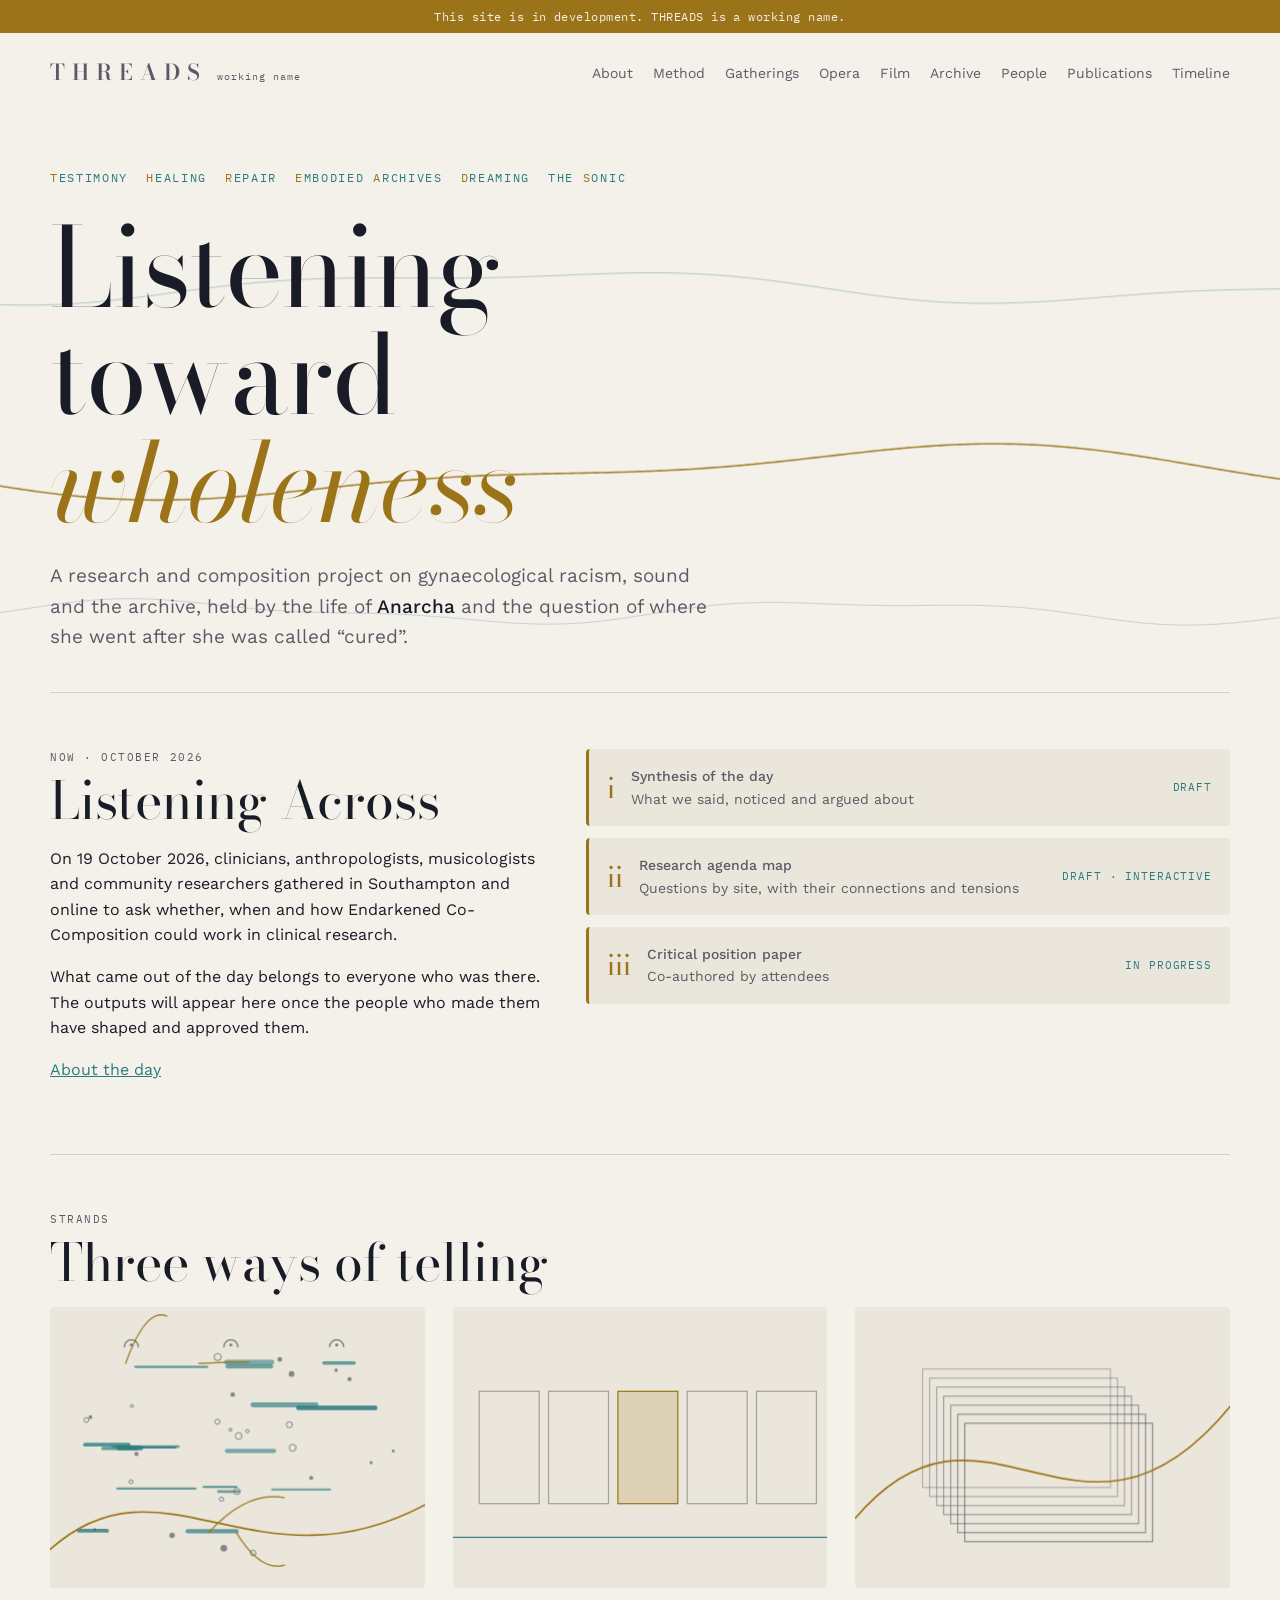
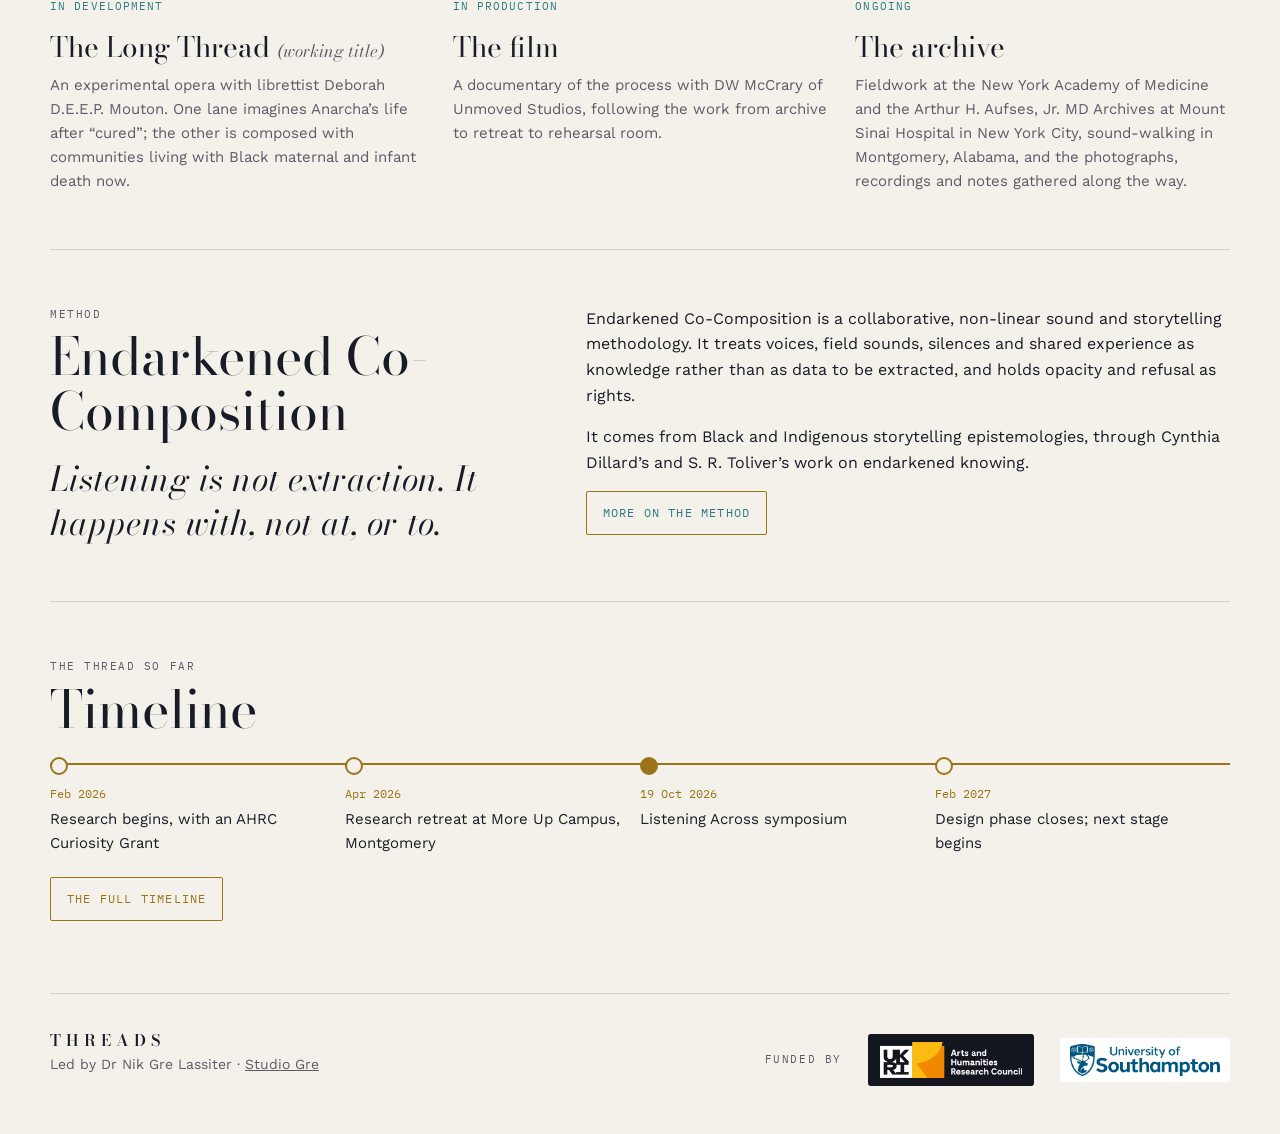
==== index.html @ 46a250d4 "Name the Arthur H. Aufses, Jr. MD Archives at Mount Sinai Hospital Co-Authored-By: Claude Opus 5.5 <" ====
<!doctype html>
<html lang="en-GB">
<head>
<meta charset="utf-8">
<meta name="viewport" content="width=device-width, initial-scale=1, viewport-fit=cover">
<title>THREADS · Testimony, Healing, Repair, Embodied Archives, Dreaming, the Sonic</title>
<meta name="description" content="A research and composition project on gynaecological racism, sound and the archive, held by the life of Anarcha.">
<meta property="og:title" content="THREADS · Testimony, Healing, Repair, Embodied Archives, Dreaming, the Sonic">
<meta property="og:description" content="A research and composition project on gynaecological racism, sound and the archive, held by the life of Anarcha.">
<link rel="icon" href="data:image/svg+xml,%3Csvg xmlns='http://www.w3.org/2000/svg' viewBox='0 0 32 32'%3E%3Crect width='32' height='32' rx='6' fill='%2313151f'/%3E%3Cpath d='M3 19 C 10 8, 16 26, 29 13' stroke='%23d8b25a' stroke-width='2.6' fill='none' stroke-linecap='round'/%3E%3C/svg%3E">
<link rel="preconnect" href="https://fonts.googleapis.com">
<link rel="stylesheet" href="https://fonts.googleapis.com/css2?family=Bodoni+Moda:ital,opsz,wght@0,6..96,400;0,6..96,600;1,6..96,400&family=Work+Sans:wght@400;500;600&family=IBM+Plex+Mono:wght@400&display=swap">
<link rel="stylesheet" href="assets/site.css">
</head>
<body>
<div id="site-header"><noscript><p class="gutter"><a href="./">THREADS home</a></p></noscript></div>
<header class="hero gutter">
  <canvas id="heroThread" aria-hidden="true"></canvas>
  <div class="inner">
    <div class="acrostic" aria-label="Testimony, Healing, Repair, Embodied Archives, Dreaming, the Sonic">
      <span><b>T</b>estimony</span><span><b>H</b>ealing</span><span><b>R</b>epair</span><span><b>E</b>mbodied <b>A</b>rchives</span><span><b>D</b>reaming</span><span>the <b>S</b>onic</span>
    </div>
    <h1>Listening toward <em>wholeness</em></h1>
    <p class="lede">A research and composition project on gynaecological racism, sound and the archive, held by the life of <strong>Anarcha</strong> and the question of where she went after she was called “cured”.</p>
  </div>
</header>
<main class="gutter"><div class="inner">

  <section id="now" aria-labelledby="now-h">
    <div class="two">
      <div>
        <div class="label">Now · October 2026</div>
        <h2 id="now-h">Listening Across</h2>
        <div class="prose">
          <p>On 19 October 2026, clinicians, anthropologists, musicologists and community researchers gathered in Southampton and online to ask whether, when and how Endarkened Co-Composition could work in clinical research.</p>
          <p>What came out of the day belongs to everyone who was there. The outputs will appear here once the people who made them have shaped and approved them.</p>
          <p><a href="listening-across.html">About the day</a></p>
        </div>
      </div>
      <div class="outputs">
        <a class="out" href="listening-across-synthesis.html"><span class="n">i</span><span><b>Synthesis of the day</b><span>What we said, noticed and argued about</span></span><i>Draft</i></a>
        <a class="out" href="agenda-map/index.html"><span class="n">ii</span><span><b>Research agenda map</b><span>Questions by site, with their connections and tensions</span></span><i>Draft · Interactive</i></a>
        <div class="out"><span class="n">iii</span><span><b>Critical position paper</b><span>Co-authored by attendees</span></span><i>In progress</i></div>
      </div>
    </div>
  </section>

  <section id="strands" aria-labelledby="strands-h">
    <div class="label">Strands</div>
    <h2 id="strands-h">Three ways of telling</h2>
    <div class="strands">
      <a class="strand" href="opera.html">
        <div class="plate"><canvas data-plate="voice" aria-hidden="true"></canvas></div>
        <span class="status">In development</span>
        <h3>The Long Thread <em>(working title)</em></h3>
        <p>An experimental opera with librettist Deborah D.E.E.P. Mouton. One lane imagines Anarcha’s life after “cured”; the other is composed with communities living with Black maternal and infant death now.</p>
      </a>
      <a class="strand" href="film.html">
        <div class="plate"><canvas data-plate="film" aria-hidden="true"></canvas></div>
        <span class="status">In production</span>
        <h3>The film</h3>
        <p>A documentary of the process with DW McCrary of Unmoved Studios, following the work from archive to retreat to rehearsal room.</p>
      </a>
      <a class="strand" href="archive.html">
        <div class="plate"><canvas data-plate="archive" aria-hidden="true"></canvas></div>
        <span class="status">Ongoing</span>
        <h3>The archive</h3>
        <p>Fieldwork at the New York Academy of Medicine and the Arthur H. Aufses, Jr. MD Archives at Mount Sinai Hospital in New York City, sound-walking in Montgomery, Alabama, and the photographs, recordings and notes gathered along the way.</p>
      </a>
    </div>
  </section>

  <section id="method" aria-labelledby="method-h">
    <div class="two">
      <div>
        <div class="label">Method</div>
        <h2 id="method-h">Endarkened Co-Composition</h2>
        <p class="pull">Listening is not extraction. It happens with, not at, or to.</p>
      </div>
      <div class="prose">
        <p>Endarkened Co-Composition is a collaborative, non-linear sound and storytelling methodology. It treats voices, field sounds, silences and shared experience as knowledge rather than as data to be extracted, and holds opacity and refusal as rights.</p>
        <p>It comes from Black and Indigenous storytelling epistemologies, through Cynthia Dillard’s and S. R. Toliver’s work on endarkened knowing.</p>
        <a class="btn" href="method.html">More on the method</a>
      </div>
    </div>
  </section>

  <section id="thread" aria-labelledby="thread-h">
    <div class="label">The thread so far</div>
    <h2 id="thread-h">Timeline</h2>
    <div data-list="timeline" data-home data-empty="The timeline is being written."></div>
    <p style="margin-top:22px"><a class="btn" href="timeline.html">The full timeline</a></p>
  </section>

</div></main>

<div id="site-footer"></div>
<script src="assets/site.js"></script>
</body>
</html>
---- assets/site.css ----
/* THREAD · shared styles
   Layout: one long gold thread runs through the site, stitching each section to the next.
   Night ground, haint-blue light; light theme follows the visitor's device. */
:root{
  --bg:#13151f; --bg-2:#1a1d2b; --fg:#efe9dc; --muted:#a29fae; --line:#2f3346;
  --gold:#d8b25a; --haint:#9fd3d0; --ink:#13151f;
  --display:"Bodoni Moda", "Didot", "Bodoni 72", Georgia, serif;
  --body:"Work Sans", "Helvetica Neue", Arial, sans-serif;
  --mono:"IBM Plex Mono", ui-monospace, Menlo, monospace;
  color-scheme:dark;
}
@media (prefers-color-scheme: light){ :root:not([data-theme="dark"]){
  --bg:#f4f1ea; --bg-2:#ebe6db; --fg:#191b26; --muted:#5d5a66; --line:#d6d0c2; --gold:#9b7419; --haint:#2b7b80; --ink:#f4f1ea; color-scheme:light } }
:root[data-theme="light"]{
  --bg:#f4f1ea; --bg-2:#ebe6db; --fg:#191b26; --muted:#5d5a66; --line:#d6d0c2; --gold:#9b7419; --haint:#2b7b80; --ink:#f4f1ea; color-scheme:light }

*{box-sizing:border-box}
html,body{margin:0}
body{background:var(--bg);color:var(--fg);font-family:var(--body);font-size:16px;line-height:1.6}
a{color:inherit}
a:focus-visible,button:focus-visible{outline:2px solid var(--haint);outline-offset:3px}
img{max-width:100%;height:auto;display:block}
.gutter{padding-left:max(20px, env(safe-area-inset-left, 0px));padding-right:max(20px, env(safe-area-inset-right, 0px))}
.inner{max-width:1180px;margin:0 auto}
.prose{max-width:68ch}
.prose p{margin:0 0 16px}
.prose h3{font-family:var(--display);font-weight:400;font-size:26px;margin:28px 0 8px}
.prose ul{padding-left:20px;margin:0 0 16px} .prose li{margin:4px 0}
.prose a{color:var(--haint)}

.notice{font-family:var(--mono);font-size:12px;letter-spacing:.04em;background:var(--gold);color:var(--ink);text-align:center;padding-block:7px}

/* header */
.site-nav{display:flex;justify-content:space-between;align-items:center;gap:16px;padding-block:22px;flex-wrap:wrap}
.mark{font-family:var(--display);font-size:22px;letter-spacing:.32em;font-weight:600;text-decoration:none}
.mark small{font-family:var(--mono);font-size:10px;letter-spacing:.1em;color:var(--muted);margin-left:10px;font-weight:400}
.site-nav ul{list-style:none;display:flex;flex-wrap:wrap;gap:6px 20px;margin:0;padding:0;font-size:14px}
.site-nav a{text-decoration:none;color:var(--muted)}
.site-nav a:hover,.site-nav a[aria-current="page"]{color:var(--fg)}
.site-nav a[aria-current="page"]{border-bottom:1px solid var(--gold)}
.menu-btn{display:none;font-family:var(--mono);font-size:12px;letter-spacing:.1em;text-transform:uppercase;background:none;border:1px solid var(--line);color:var(--fg);padding:8px 12px;border-radius:2px;cursor:pointer}
@media (max-width:760px){
  .menu-btn{display:inline-block}
  .site-nav ul{display:none;width:100%;flex-direction:column;gap:2px;padding-top:8px}
  .site-nav ul.open{display:flex}
  .site-nav ul a{display:block;padding:8px 0;font-size:16px}
}

/* page hero */
.hero{position:relative;padding-block:56px 40px}
.hero canvas{position:absolute;inset:0;width:100%;height:100%;pointer-events:none}
.hero .inner{position:relative}
.acrostic{font-family:var(--mono);font-size:12px;letter-spacing:.14em;text-transform:uppercase;color:var(--haint);display:flex;flex-wrap:wrap;gap:4px 18px;margin-bottom:26px}
.acrostic b{color:var(--gold);font-weight:400}
h1{font-family:var(--display);font-weight:400;font-size:clamp(46px,8.6vw,118px);line-height:.98;margin:0;letter-spacing:-.01em;text-wrap:balance;max-width:12ch}
h1.page{font-size:clamp(40px,6.4vw,84px);max-width:16ch}
h1 em{color:var(--gold)}
.lede{max-width:56ch;font-size:19px;color:var(--muted);margin:24px 0 0}
.lede strong{color:var(--fg);font-weight:500}

.label{font-family:var(--mono);font-size:11px;letter-spacing:.14em;text-transform:uppercase;color:var(--muted)}
h2{font-family:var(--display);font-weight:400;font-size:clamp(32px,4.4vw,52px);line-height:1.05;margin:6px 0 18px;text-wrap:balance}
section{padding-block:56px;border-top:1px solid var(--line);position:relative}
.two{display:grid;grid-template-columns:minmax(0,1fr) minmax(0,1.3fr);gap:40px;align-items:start}
@media (max-width:820px){.two{grid-template-columns:minmax(0,1fr)}}

/* outputs */
.outputs{display:grid;gap:12px}
.out{display:grid;grid-template-columns:auto 1fr auto;gap:16px;align-items:center;padding:16px 18px;background:var(--bg-2);border-radius:4px;text-decoration:none;border-left:3px solid var(--gold)}
a.out:hover,a.out:focus-visible{outline:1px solid var(--gold)}
.out .n{font-family:var(--display);font-size:28px;color:var(--gold);line-height:1}
.out b{display:block;font-weight:500}
.out span{font-size:14px;color:var(--muted)}
.out i{font-style:normal;font-family:var(--mono);font-size:11px;color:var(--haint);letter-spacing:.08em;text-transform:uppercase}

/* strands */
.strands{display:grid;grid-template-columns:repeat(3,minmax(0,1fr));gap:28px}
@media (max-width:900px){.strands{grid-template-columns:minmax(0,1fr)}}
.strand{display:grid;gap:10px;align-content:start;text-decoration:none}
.plate{aspect-ratio:4/3;max-width:100%;background:var(--bg-2);border-radius:4px;position:relative;overflow:hidden}
.plate canvas{width:100%;height:100%;display:block}
.strand h3{font-family:var(--display);font-weight:400;font-size:28px;margin:6px 0 0;line-height:1.1}
.strand h3 em{font-size:17px;color:var(--muted)}
.strand p{margin:0;color:var(--muted);font-size:15px}
a.strand:hover h3{color:var(--gold)}
.status{font-family:var(--mono);font-size:11px;letter-spacing:.1em;text-transform:uppercase;color:var(--haint)}

/* timeline */
.timeline{list-style:none;margin:10px 0 0;padding:0;display:grid;grid-template-columns:repeat(auto-fit,minmax(150px,1fr));gap:0;position:relative}
.timeline::before{content:"";position:absolute;left:0;right:0;top:9px;height:2px;background:var(--gold)}
.timeline li{position:relative;padding:30px 14px 0 0}
.timeline li::before{content:"";position:absolute;top:3px;left:0;width:14px;height:14px;border-radius:50%;background:var(--bg);border:2px solid var(--gold)}
.timeline li.here::before{background:var(--gold)}
.timeline .when{font-family:var(--mono);font-size:12px;color:var(--gold)}
.timeline .what{font-size:15px;margin-top:4px}
.timeline .detail{font-size:14px;color:var(--muted);margin-top:4px}
.timeline.vertical,.timeline.vertical li{display:block}
.timeline.vertical::before{left:6px;right:auto;top:0;bottom:0;width:2px;height:auto}
.timeline.vertical li{padding:0 0 30px 38px}
.timeline.vertical li::before{top:4px}
.timeline.vertical .what{font-family:var(--display);font-size:24px;line-height:1.2}
.timeline.vertical .strandtag{font-family:var(--mono);font-size:11px;letter-spacing:.08em;text-transform:uppercase;color:var(--haint);margin-left:10px}
@media (max-width:820px){
  .timeline{display:block}
  .timeline::before{left:6px;right:auto;top:0;bottom:0;width:2px;height:auto}
  .timeline li{padding:0 0 22px 34px}
  .timeline li::before{top:4px}
}

/* method */
.pull{font-family:var(--display);font-style:italic;font-size:clamp(24px,2.8vw,34px);line-height:1.3;margin:0;color:var(--fg)}
.principles{display:grid;grid-template-columns:repeat(auto-fit,minmax(min(100%,250px),1fr));gap:22px;margin-top:8px}
.principle{border-top:2px solid var(--gold);padding-top:14px}
.principle h3{font-family:var(--display);font-weight:400;font-size:24px;margin:0 0 6px;line-height:1.15}
.principle p{margin:0;color:var(--muted);font-size:15px}
.provocation{background:var(--bg-2);border-radius:4px;padding:22px 24px;margin:0 0 14px}
.provocation .dir{font-family:var(--mono);font-size:11px;letter-spacing:.14em;text-transform:uppercase;color:var(--haint)}
.provocation h3{font-family:var(--display);font-weight:400;font-size:26px;margin:4px 0 8px}
.provocation p{margin:0 0 8px;color:var(--muted)}
.provocation p.ask{color:var(--fg);font-style:italic}

.btn{display:inline-block;font-family:var(--mono);font-size:12px;letter-spacing:.1em;text-transform:uppercase;padding:11px 16px;border:1px solid var(--gold);color:var(--gold);text-decoration:none;border-radius:2px}
.btn:hover,.btn:focus-visible{background:var(--gold);color:var(--ink)}

/* lists driven by spreadsheets */
.cards{display:grid;grid-template-columns:repeat(auto-fit,minmax(min(100%,300px),1fr));gap:22px}
.card{background:var(--bg-2);border-radius:4px;padding:20px 22px;display:grid;gap:6px;align-content:start;min-width:0}
.card .meta{font-family:var(--mono);font-size:11px;letter-spacing:.1em;text-transform:uppercase;color:var(--haint)}
.card h3{font-family:var(--display);font-weight:400;font-size:26px;margin:0;line-height:1.15}
.card p{margin:0;color:var(--muted);font-size:15px}
.card a.more{color:var(--gold);font-size:14px;text-decoration:none;margin-top:6px}
.card a.more:hover{text-decoration:underline}
.person .role{color:var(--gold);font-size:14px}
.pubs{list-style:none;margin:0;padding:0;display:grid;gap:0}
.pubs li{display:grid;grid-template-columns:90px minmax(0,1fr) auto;gap:18px;padding:16px 0;border-bottom:1px solid var(--line);align-items:baseline}
@media (max-width:640px){.pubs li{grid-template-columns:minmax(0,1fr)}}
.pubs .yr{font-family:var(--mono);font-size:13px;color:var(--gold)}
.pubs .t{font-family:var(--display);font-size:22px;line-height:1.25}
.pubs .v{display:block;color:var(--muted);font-size:14px;margin-top:4px}
.pubs .st{font-family:var(--mono);font-size:11px;letter-spacing:.08em;text-transform:uppercase;color:var(--haint)}
.pubs a{color:inherit}
.log{list-style:none;margin:0;padding:0}
.log li{display:grid;grid-template-columns:110px minmax(0,1fr);gap:20px;padding:18px 0;border-bottom:1px solid var(--line)}
@media (max-width:640px){.log li{grid-template-columns:minmax(0,1fr);gap:4px}}
.log .when{font-family:var(--mono);font-size:12px;color:var(--gold)}
.log h3{font-family:var(--display);font-weight:400;font-size:24px;margin:0 0 6px;line-height:1.2}
.log p{margin:0;color:var(--muted)}
.gallery{display:grid;grid-template-columns:repeat(auto-fill,minmax(min(100%,260px),1fr));gap:22px}
.item{margin:0;display:grid;gap:8px;align-content:start;min-width:0}
.item .frame{background:var(--bg-2);border-radius:4px;overflow:hidden;aspect-ratio:4/3;display:grid;place-items:center;max-width:100%}
.item .frame img{width:100%;height:100%;object-fit:cover}
.item .frame .kind{font-family:var(--mono);font-size:12px;letter-spacing:.1em;text-transform:uppercase;color:var(--haint)}
.item audio{width:100%}
.item figcaption{font-size:14px;color:var(--muted)}
.item figcaption b{display:block;color:var(--fg);font-weight:500;font-size:15px}
.item figcaption .credit{font-family:var(--mono);font-size:11px;display:block;margin-top:4px}
.empty{border:1px dashed var(--line);border-radius:4px;padding:26px;color:var(--muted);max-width:68ch}
.example{opacity:.7;border:1px dashed var(--line);padding:12px;border-radius:4px}
.example-tag{font-family:var(--mono);font-size:11px;letter-spacing:.1em;text-transform:uppercase;color:var(--gold)}

footer.site{border-top:1px solid var(--line);padding-block:34px 48px;color:var(--muted);font-size:14px;display:flex;flex-wrap:wrap;justify-content:space-between;gap:16px}
footer.site .mark{font-size:16px;color:var(--fg)}
footer.site a{color:var(--muted)}
@media (prefers-reduced-motion: reduce){*{scroll-behavior:auto}}
/* inner pages: the thread runs along the foot of the header, under the title */
.hero.sub{padding-bottom:64px}
.hero.sub canvas{top:auto;bottom:0;height:70px}
/* funder logos */
.funders{display:flex;flex-wrap:wrap;align-items:center;gap:14px 26px;margin-top:6px}
.funders img.logo{height:44px;width:auto;max-width:100%}
footer.site .funders img.logo{height:36px}
.logo-text{font-family:var(--mono);font-size:12px;letter-spacing:.06em;color:var(--muted);border:1px solid var(--line);padding:8px 12px;border-radius:2px}
/* each logo sits on the backing its colours were made for, so it reads in light and dark */
.funders img.logo.on-dark{background:#13151f;padding:8px 12px;border-radius:3px;box-sizing:content-box}
.funders img.logo.on-light{background:#ffffff;padding:4px 8px;border-radius:3px;box-sizing:content-box}
.prose p.aside{border-left:2px solid var(--gold);padding-left:14px;color:var(--muted);font-size:15px}
/* long documents (e.g. the symposium synthesis) */
.doc h2{font-size:clamp(26px,3vw,36px);margin:48px 0 12px}
.doc h3{font-family:var(--display);font-weight:400;font-size:24px;margin:28px 0 8px}
.doc table{width:100%;border-collapse:collapse;margin:8px 0 20px;font-size:14px;display:block;overflow-x:auto}
.doc th,.doc td{border-bottom:1px solid var(--line);padding:8px 10px;text-align:left;vertical-align:top}
.doc th{font-family:var(--mono);font-size:11px;letter-spacing:.06em;text-transform:uppercase;color:var(--muted);font-weight:400}
.doc blockquote{margin:12px 0 18px;padding-left:16px;border-left:2px solid var(--gold);font-family:var(--display);font-style:italic;font-size:19px}
.doc ol,.doc ul{padding-left:22px}
/* About: Anarcha given her own weight */
.anarcha{padding-block:72px 64px}
.anarcha .name{font-family:var(--display);font-weight:400;font-size:clamp(76px,15vw,200px);line-height:.88;letter-spacing:-.02em;margin:0;max-width:none}
.anarcha .question{font-family:var(--display);font-style:italic;font-size:clamp(26px,3.6vw,44px);color:var(--gold);margin:14px 0 36px;padding-bottom:22px;border-bottom:1.5px solid var(--gold);max-width:16ch}
.anarcha-body{display:grid;grid-template-columns:minmax(0,1.6fr) minmax(0,1fr);gap:48px;align-items:start}
@media (max-width:860px){.anarcha-body{grid-template-columns:minmax(0,1fr)}}
.anarcha .prose{font-size:18px;line-height:1.65}
.origin{background:var(--bg-2);border-left:3px solid var(--gold);border-radius:4px;padding:20px 22px}
.origin p{margin:8px 0 0;color:var(--fg)}
.origin a{color:var(--gold)}
.origin .soon{font-family:var(--mono);font-size:11px;letter-spacing:.08em;text-transform:uppercase;color:var(--haint)}
.origin .origin-link{display:flex;flex-wrap:wrap;gap:6px 12px;align-items:baseline;margin-top:14px}
.origin .origin-link a{font-weight:500}
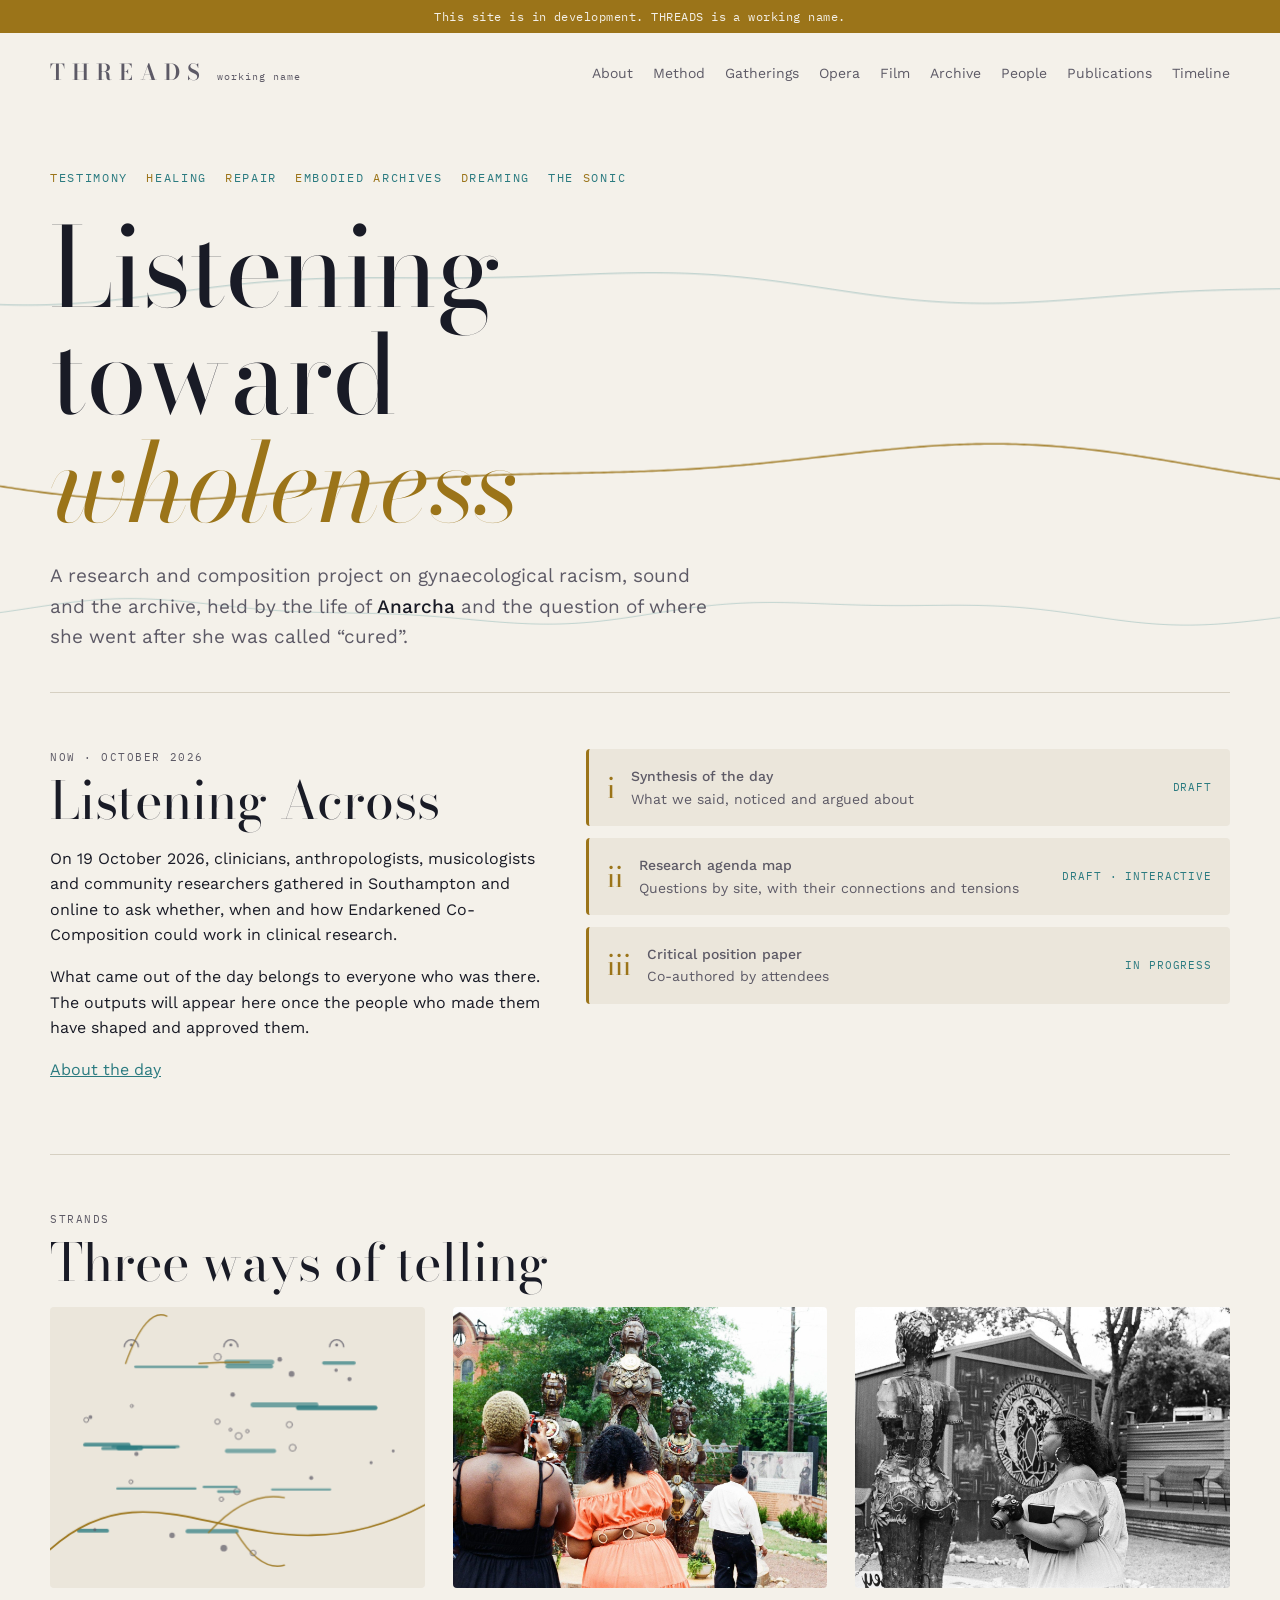
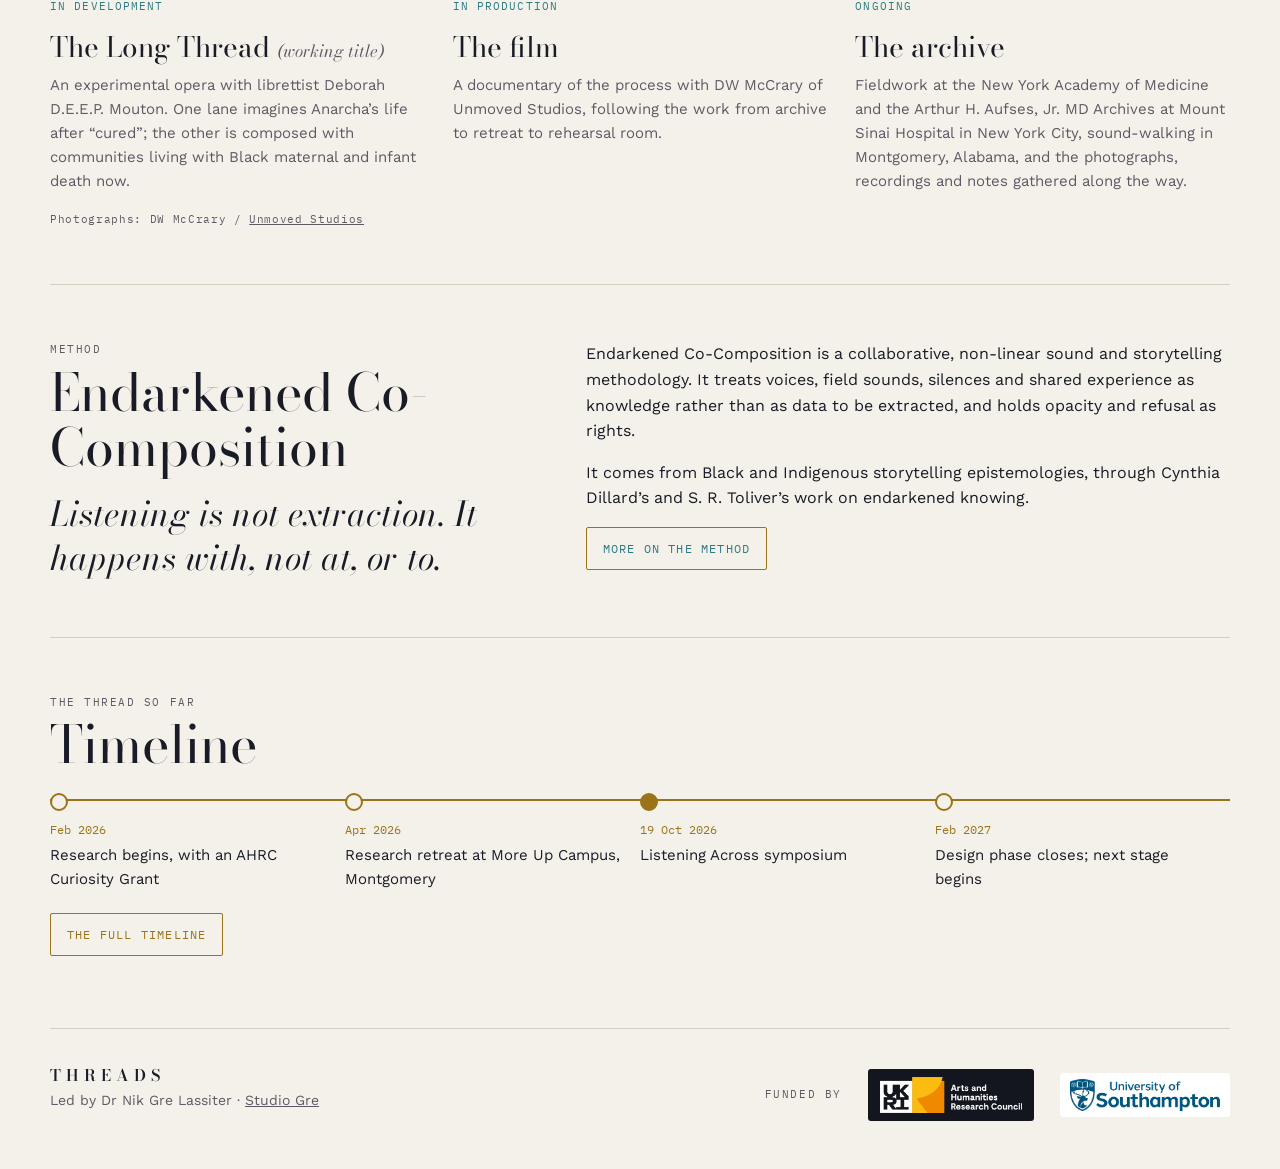
==== commit 00d7c89e: "Add Montgomery retreat photographs by DW McCrary / Unmoved Studios Six photographs in the archive; t" ====
--- a/index.html
+++ b/index.html
@@ -56,18 +56,19 @@
         <p>An experimental opera with librettist Deborah D.E.E.P. Mouton. One lane imagines Anarcha’s life after “cured”; the other is composed with communities living with Black maternal and infant death now.</p>
       </a>
       <a class="strand" href="film.html">
-        <div class="plate"><canvas data-plate="film" aria-hidden="true"></canvas></div>
+        <div class="plate"><img src="images/montgomery/03-gathering.jpg" alt="Visitors stand before the Mothers of Gynecology sculptures in Montgomery, one photographing them." loading="lazy"></div>
         <span class="status">In production</span>
         <h3>The film</h3>
         <p>A documentary of the process with DW McCrary of Unmoved Studios, following the work from archive to retreat to rehearsal room.</p>
       </a>
       <a class="strand" href="archive.html">
-        <div class="plate"><canvas data-plate="archive" aria-hidden="true"></canvas></div>
+        <div class="plate"><img src="images/montgomery/02-mural.jpg" alt="A visitor faces a mural reading Anarcha, Lucy, Betsey in Montgomery." loading="lazy"></div>
         <span class="status">Ongoing</span>
         <h3>The archive</h3>
         <p>Fieldwork at the New York Academy of Medicine and the Arthur H. Aufses, Jr. MD Archives at Mount Sinai Hospital in New York City, sound-walking in Montgomery, Alabama, and the photographs, recordings and notes gathered along the way.</p>
       </a>
     </div>
+    <p class="photo-credit">Photographs: DW McCrary / <a href="https://unmovedstudios.com" rel="noopener">Unmoved Studios</a></p>
   </section>
 
   <section id="method" aria-labelledby="method-h">
--- a/assets/site.css
+++ b/assets/site.css
@@ -195,3 +195,12 @@
 .origin .soon{font-family:var(--mono);font-size:11px;letter-spacing:.08em;text-transform:uppercase;color:var(--haint)}
 .origin .origin-link{display:flex;flex-wrap:wrap;gap:6px 12px;align-items:baseline;margin-top:14px}
 .origin .origin-link a{font-weight:500}
+/* photographs */
+.plate img{width:100%;height:100%;object-fit:cover;display:block}
+.photo-credit{font-family:var(--mono);font-size:11px;letter-spacing:.06em;color:var(--muted);margin:18px 0 0}
+.photo-credit a,.feature-photo figcaption a{color:inherit}
+.feature-photo{margin:0 0 40px}
+.feature-photo img{width:100%;height:auto;border-radius:4px;display:block}
+.feature-photo figcaption{font-size:13px;color:var(--muted);margin-top:10px;max-width:80ch}
+.card-img{width:calc(100% + 44px);max-width:none;margin:-20px -22px 12px;aspect-ratio:3/2;object-fit:cover;border-radius:4px 4px 0 0}
+.item .frame img{width:100%;height:100%;object-fit:cover}
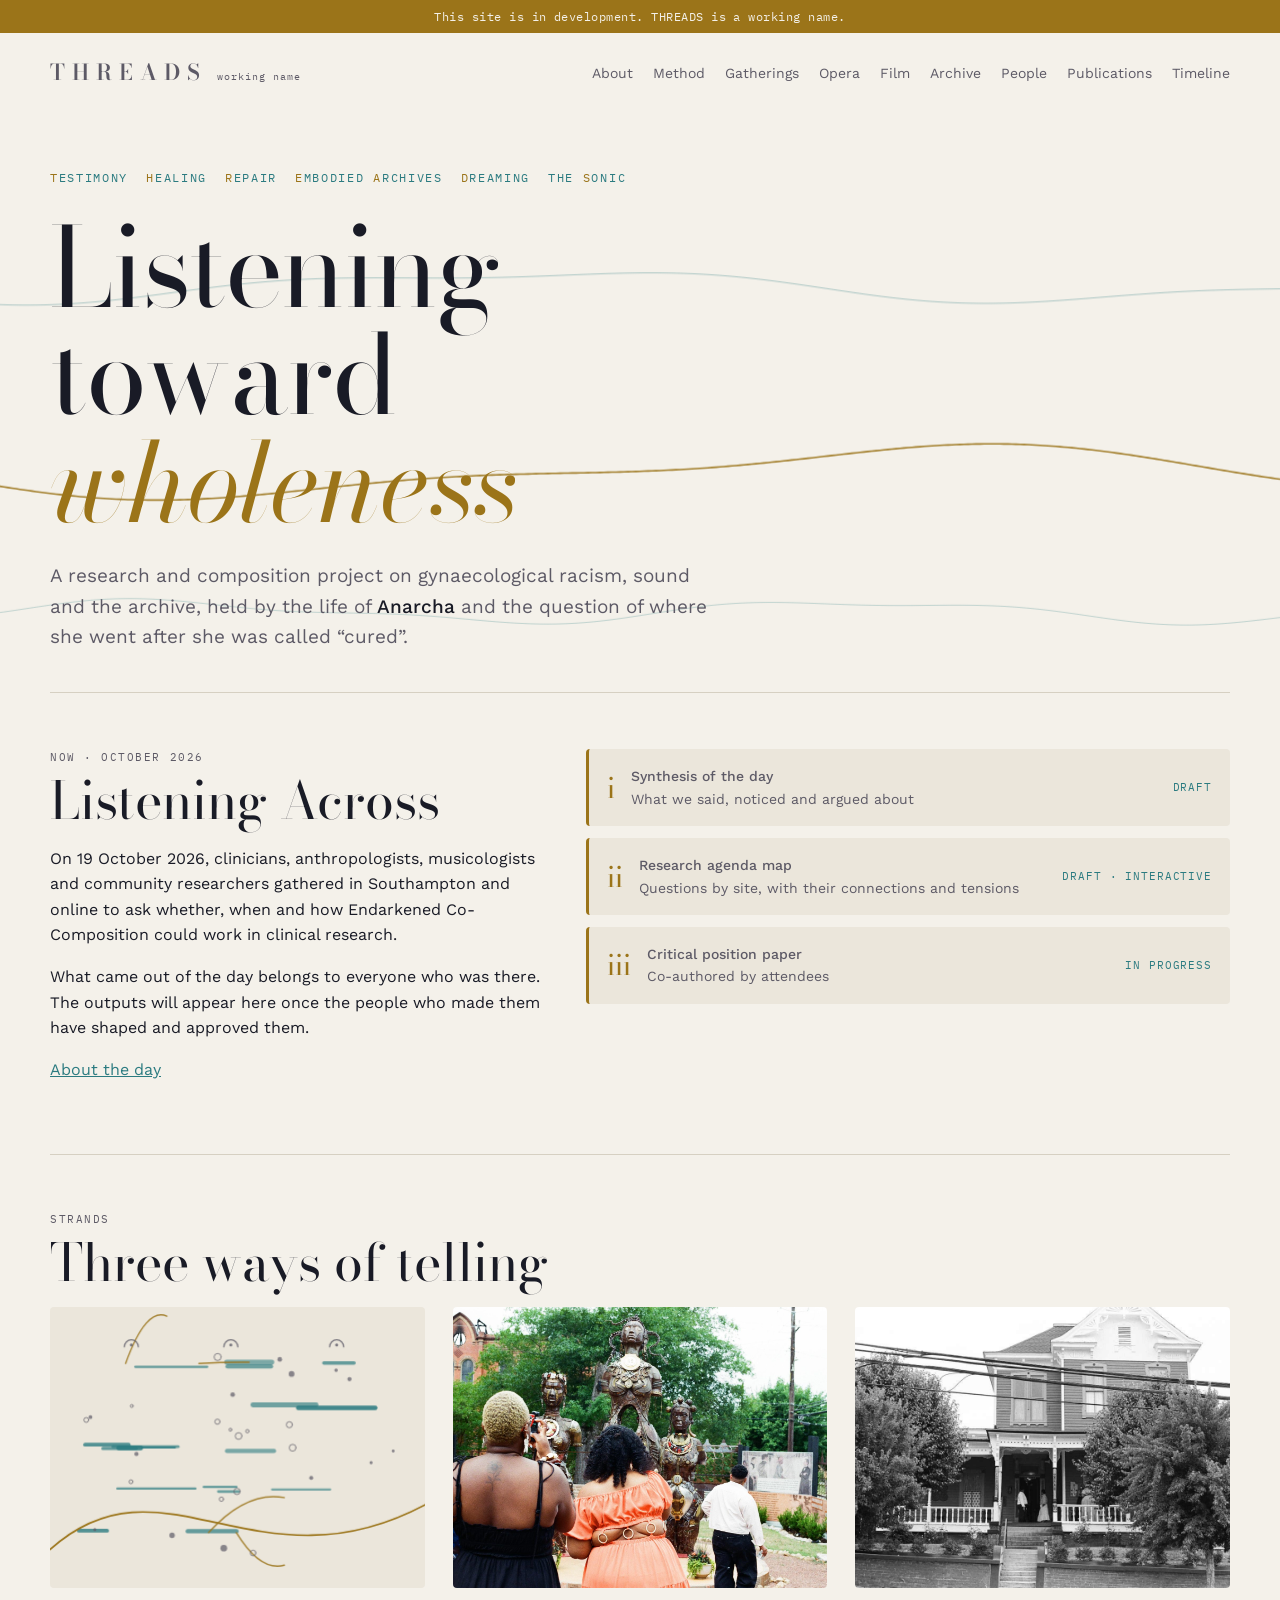
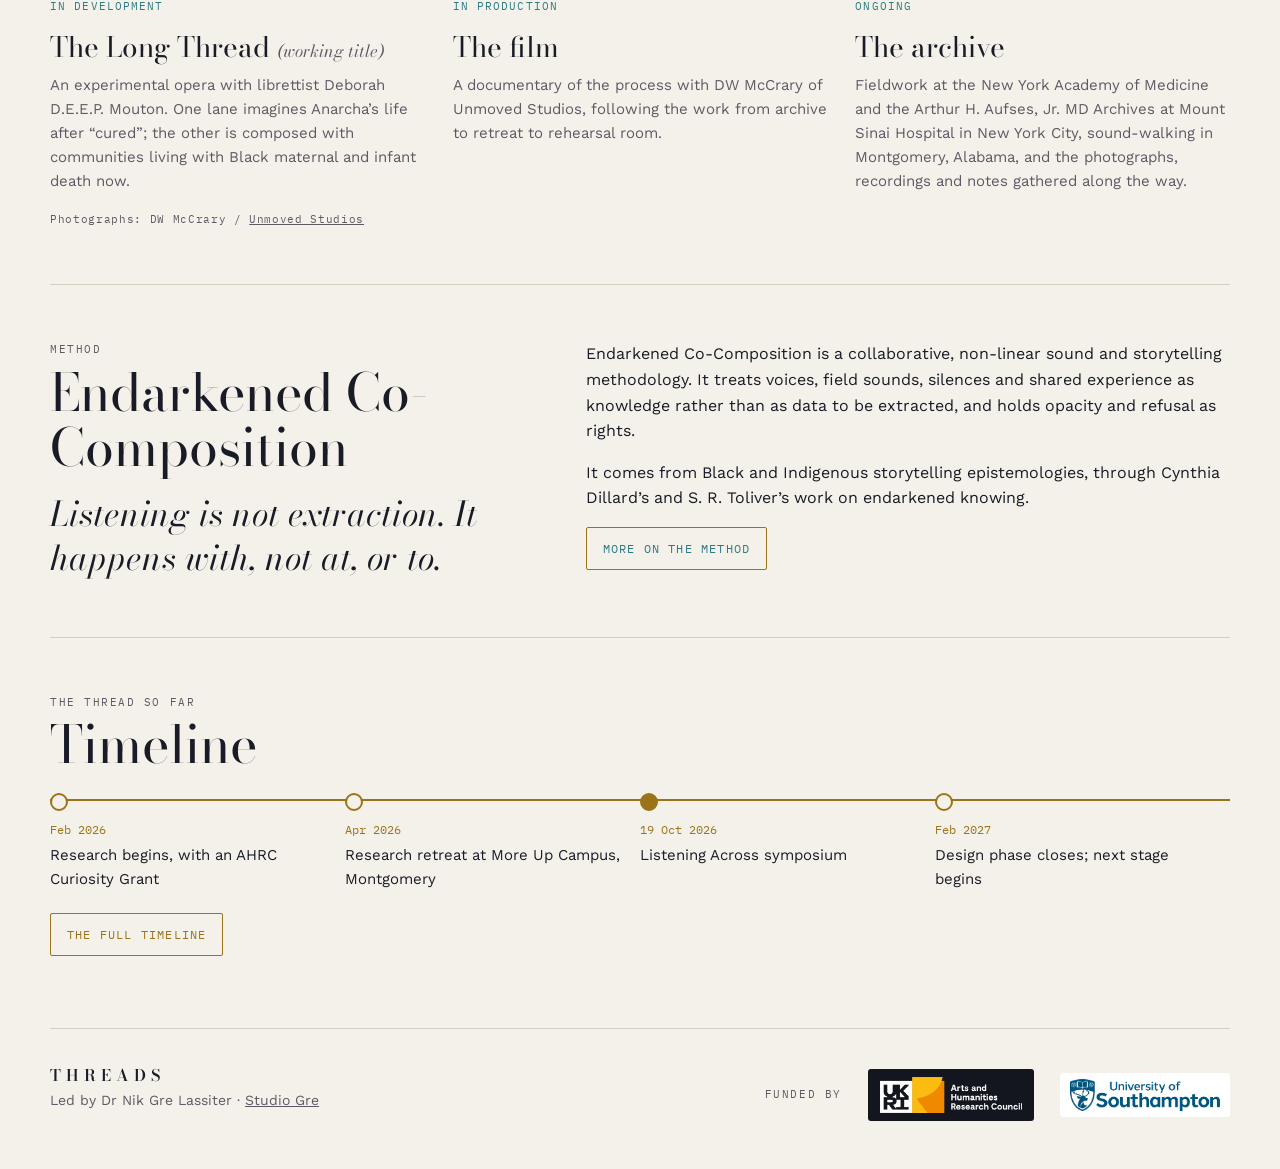
==== commit fd47c5ed: "Homepage: new photograph on the archive card Co-Authored-By: Claude Opus 5.5 <noreply@anthropic.com>" ====
--- a/index.html
+++ b/index.html
@@ -62,7 +62,7 @@
         <p>A documentary of the process with DW McCrary of Unmoved Studios, following the work from archive to retreat to rehearsal room.</p>
       </a>
       <a class="strand" href="archive.html">
-        <div class="plate"><img src="images/montgomery/02-mural.jpg" alt="A visitor faces a mural reading Anarcha, Lucy, Betsey in Montgomery." loading="lazy"></div>
+        <div class="plate"><img src="images/montgomery/14-the-house.jpg" alt="A two-storey Victorian house with a wide porch, behind trees, in Montgomery." loading="lazy"></div>
         <span class="status">Ongoing</span>
         <h3>The archive</h3>
         <p>Fieldwork at the New York Academy of Medicine and the Arthur H. Aufses, Jr. MD Archives at Mount Sinai Hospital in New York City, sound-walking in Montgomery, Alabama, and the photographs, recordings and notes gathered along the way.</p>
--- a/assets/site.css
+++ b/assets/site.css
@@ -204,3 +204,11 @@
 .feature-photo figcaption{font-size:13px;color:var(--muted);margin-top:10px;max-width:80ch}
 .card-img{width:calc(100% + 44px);max-width:none;margin:-20px -22px 12px;aspect-ratio:3/2;object-fit:cover;border-radius:4px 4px 0 0}
 .item .frame img{width:100%;height:100%;object-fit:cover}
+/* People: project associates, a quieter list after the team */
+.associates{margin-top:64px;padding-top:40px;border-top:1px solid var(--line);text-align:center}
+.associates h2{font-size:clamp(26px,3vw,34px);margin:0 0 22px}
+.associates ul{list-style:none;margin:0;padding:0;display:grid;gap:16px}
+.associates li{font-family:var(--display);font-size:22px;line-height:1.25}
+.associates li a{text-decoration:none}
+.associates li a:hover{color:var(--gold)}
+.associates li span{display:block;font-family:var(--mono);font-size:11px;letter-spacing:.1em;text-transform:uppercase;color:var(--muted);margin-top:4px}
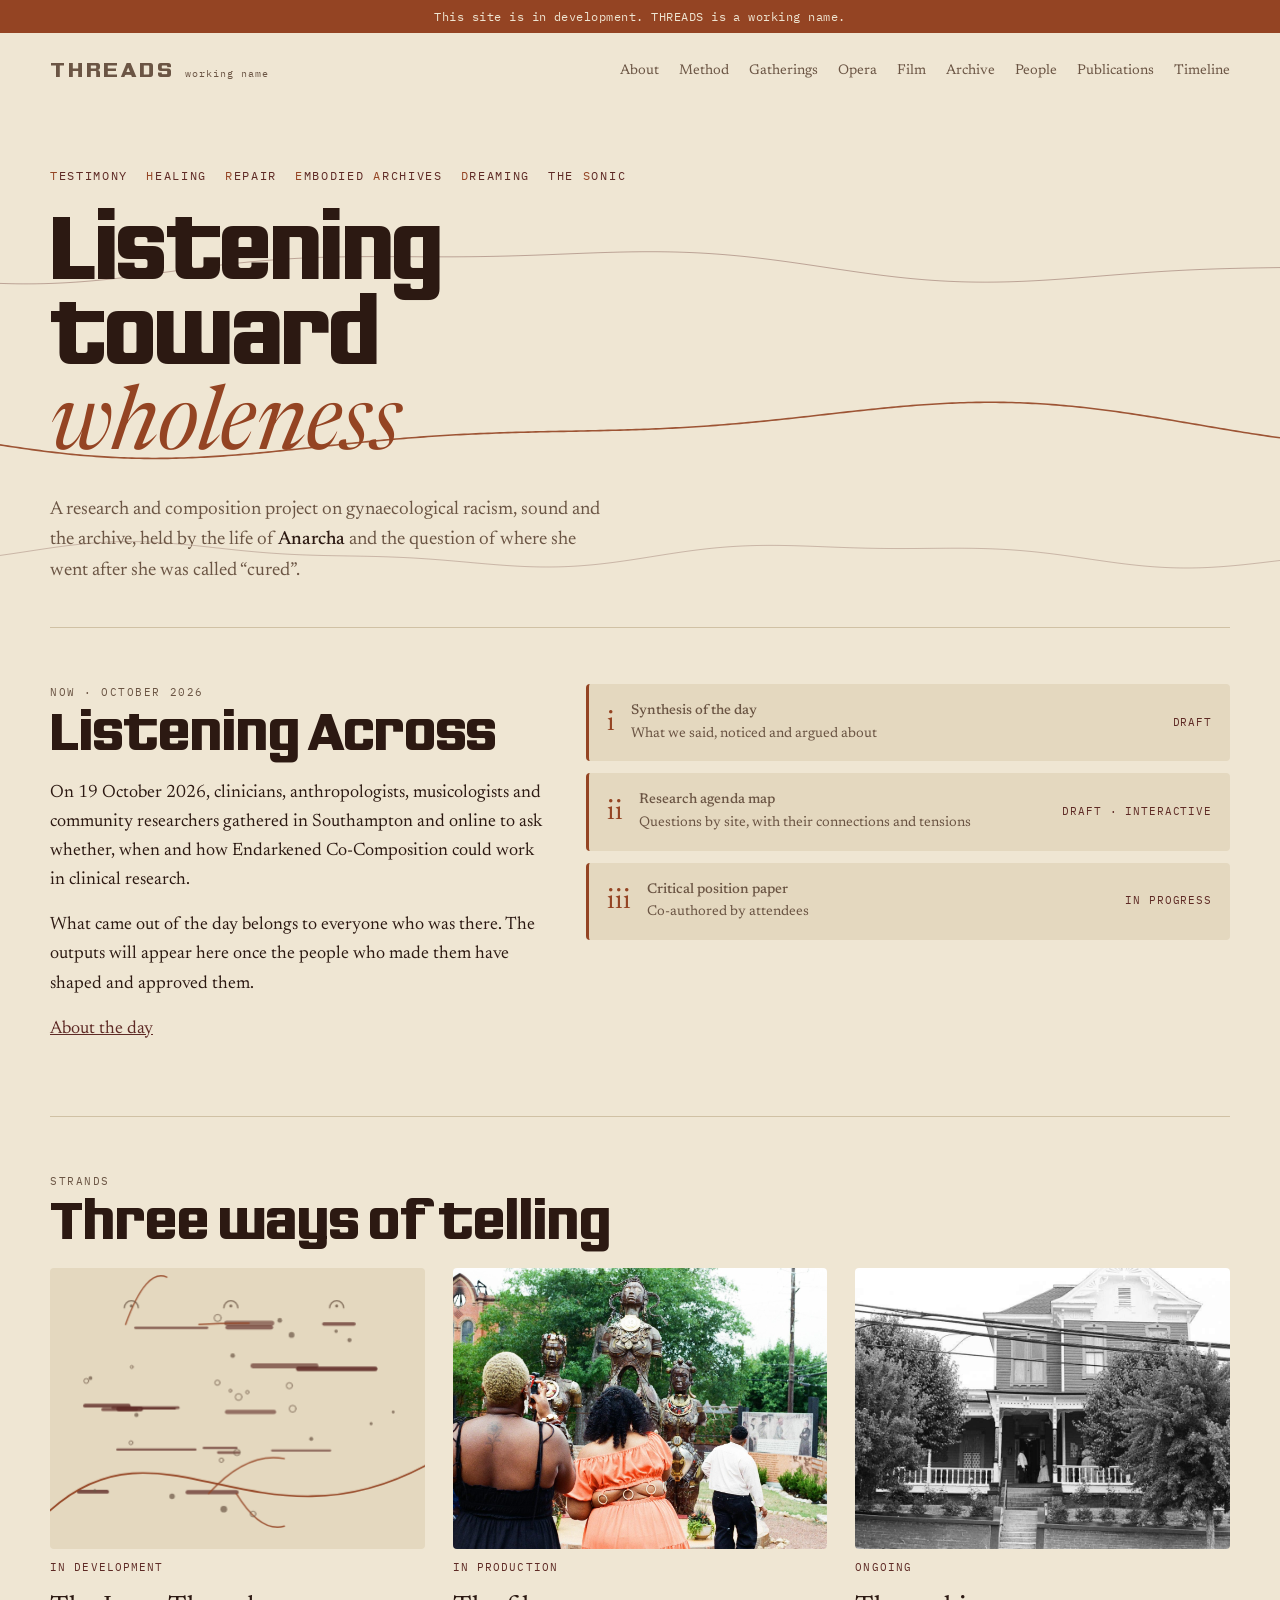
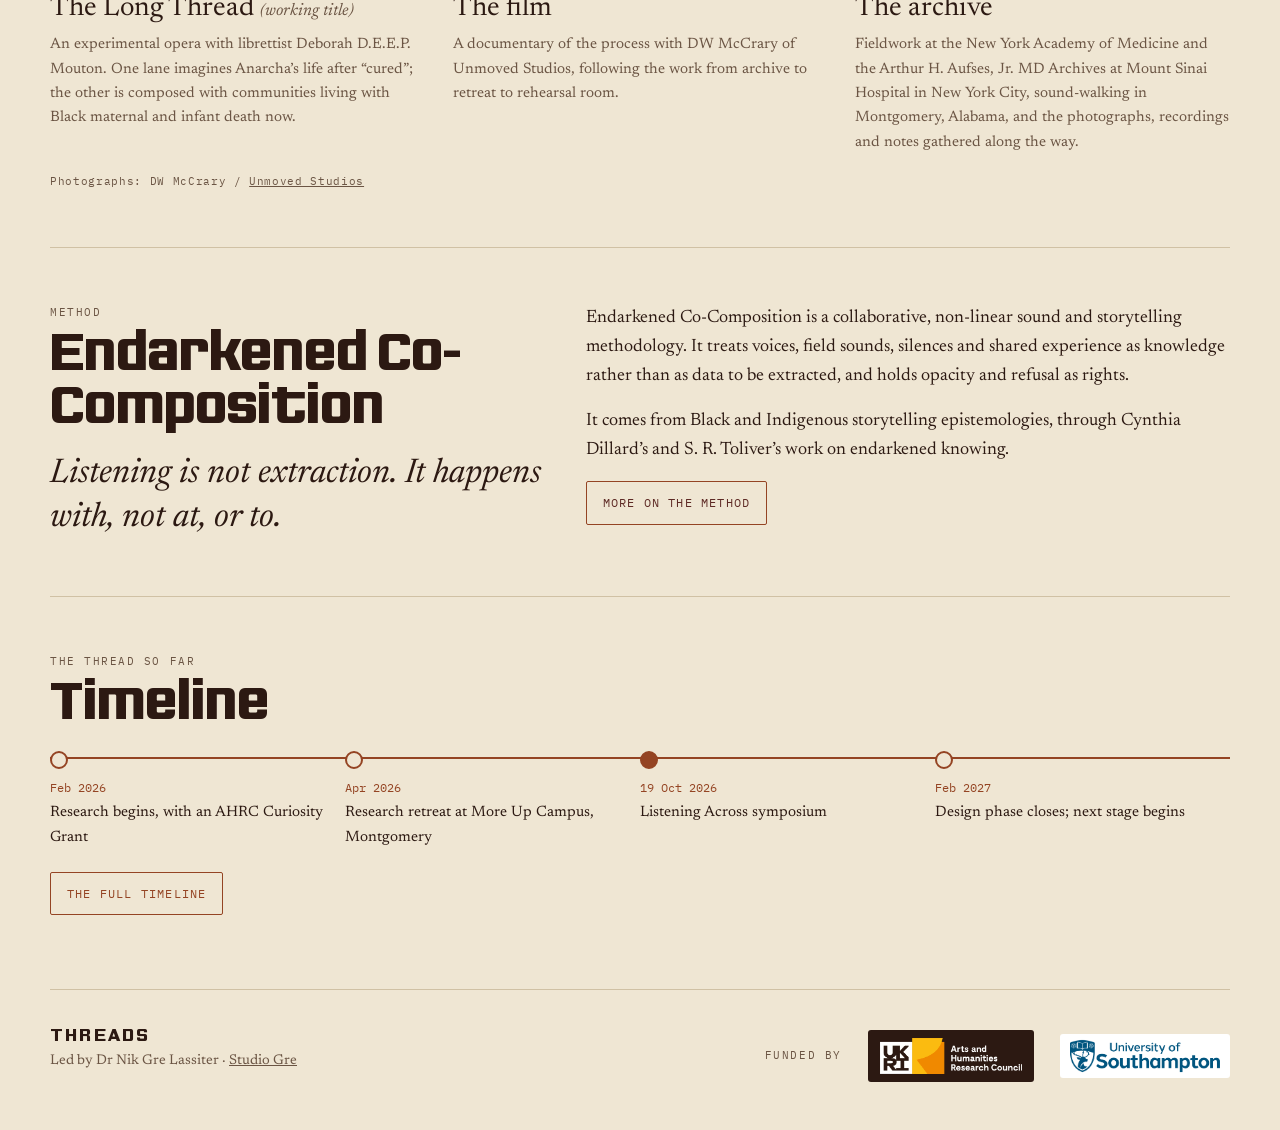
==== commit bb233155: "Set headings in The Neue Black and reading text in Newsreader The Neue Black (Tré Seals, Vocal Type;" ====
--- a/index.html
+++ b/index.html
@@ -9,7 +9,7 @@
 <meta property="og:description" content="A research and composition project on gynaecological racism, sound and the archive, held by the life of Anarcha.">
 <link rel="icon" href="data:image/svg+xml,%3Csvg xmlns='http://www.w3.org/2000/svg' viewBox='0 0 32 32'%3E%3Crect width='32' height='32' rx='6' fill='%2313151f'/%3E%3Cpath d='M3 19 C 10 8, 16 26, 29 13' stroke='%23d8b25a' stroke-width='2.6' fill='none' stroke-linecap='round'/%3E%3C/svg%3E">
 <link rel="preconnect" href="https://fonts.googleapis.com">
-<link rel="stylesheet" href="https://fonts.googleapis.com/css2?family=Bodoni+Moda:ital,opsz,wght@0,6..96,400;0,6..96,600;1,6..96,400&family=Work+Sans:wght@400;500;600&family=IBM+Plex+Mono:wght@400&display=swap">
+<link rel="stylesheet" href="https://fonts.googleapis.com/css2?family=Newsreader:ital,opsz,wght@0,6..72,300..600;1,6..72,300..600&family=IBM+Plex+Mono:wght@400&display=swap">
 <link rel="stylesheet" href="assets/site.css">
 </head>
 <body>
--- a/assets/site.css
+++ b/assets/site.css
@@ -1,18 +1,19 @@
 /* THREAD · shared styles
-   Layout: one long gold thread runs through the site, stitching each section to the next.
-   Night ground, haint-blue light; light theme follows the visitor's device. */
+   Layout: one long thread runs through the site, stitching each section to the next.
+   Palette "Red clay and linen": linen ground, coffee ink, a deep-peach thread and maroon labels.
+   Light first; dark (coffee ground, guave labels) follows the visitor's device.
+   Token names are historical: --gold is the thread colour, --haint the label colour. */
 :root{
-  --bg:#13151f; --bg-2:#1a1d2b; --fg:#efe9dc; --muted:#a29fae; --line:#2f3346;
-  --gold:#d8b25a; --haint:#9fd3d0; --ink:#13151f;
+  --bg:#efe6d3; --bg-2:#e4d8bf; --fg:#2c1912; --muted:#6b5544; --line:#d0c1a4; --gold:#944423; --haint:#5e2a25; --ink:#efe6d3;
   --display:"Bodoni Moda", "Didot", "Bodoni 72", Georgia, serif;
   --body:"Work Sans", "Helvetica Neue", Arial, sans-serif;
   --mono:"IBM Plex Mono", ui-monospace, Menlo, monospace;
-  color-scheme:dark;
-}
-@media (prefers-color-scheme: light){ :root:not([data-theme="dark"]){
-  --bg:#f4f1ea; --bg-2:#ebe6db; --fg:#191b26; --muted:#5d5a66; --line:#d6d0c2; --gold:#9b7419; --haint:#2b7b80; --ink:#f4f1ea; color-scheme:light } }
-:root[data-theme="light"]{
-  --bg:#f4f1ea; --bg-2:#ebe6db; --fg:#191b26; --muted:#5d5a66; --line:#d6d0c2; --gold:#9b7419; --haint:#2b7b80; --ink:#f4f1ea; color-scheme:light }
+  color-scheme:light;
+}
+@media (prefers-color-scheme: dark){ :root:not([data-theme="light"]){
+  --bg:#221410; --bg-2:#301e18; --fg:#ead9b9; --muted:#b29d86; --line:#47302a; --gold:#d98a55; --haint:#b9a75e; --ink:#221410; color-scheme:dark } }
+:root[data-theme="dark"]{
+  --bg:#221410; --bg-2:#301e18; --fg:#ead9b9; --muted:#b29d86; --line:#47302a; --gold:#d98a55; --haint:#b9a75e; --ink:#221410; color-scheme:dark }
 
 *{box-sizing:border-box}
 html,body{margin:0}
@@ -171,7 +172,7 @@
 footer.site .funders img.logo{height:36px}
 .logo-text{font-family:var(--mono);font-size:12px;letter-spacing:.06em;color:var(--muted);border:1px solid var(--line);padding:8px 12px;border-radius:2px}
 /* each logo sits on the backing its colours were made for, so it reads in light and dark */
-.funders img.logo.on-dark{background:#13151f;padding:8px 12px;border-radius:3px;box-sizing:content-box}
+.funders img.logo.on-dark{background:#2c1912;padding:8px 12px;border-radius:3px;box-sizing:content-box}
 .funders img.logo.on-light{background:#ffffff;padding:4px 8px;border-radius:3px;box-sizing:content-box}
 .prose p.aside{border-left:2px solid var(--gold);padding-left:14px;color:var(--muted);font-size:15px}
 /* long documents (e.g. the symposium synthesis) */
@@ -212,3 +213,77 @@
 .associates li a{text-decoration:none}
 .associates li a:hover{color:var(--gold)}
 .associates li span{display:block;font-family:var(--mono);font-size:11px;letter-spacing:.1em;text-transform:uppercase;color:var(--muted);margin-top:4px}
+
+/* ---------- Archive: photo books ---------- */
+/* paper stays paper in both themes, like a real book */
+:root{--paper:#f9f4e8;--paper-2:#e9dec6;--paper-ink:#2c1912;--paper-muted:#6b5544}
+.shelf{display:grid;grid-template-columns:repeat(auto-fill,minmax(min(100%,250px),1fr));gap:44px 34px;perspective:1400px;padding:8px 0 4px}
+.book{all:unset;cursor:pointer;display:grid;gap:12px;align-content:start}
+.book:focus-visible .cover{outline:2px solid var(--haint);outline-offset:4px}
+.book .cover{position:relative;display:block;aspect-ratio:3/4;border-radius:2px 7px 7px 2px;background:var(--bg-2);transform-origin:left center;transition:transform .45s cubic-bezier(.2,.7,.2,1),box-shadow .45s;box-shadow:2px 3px 0 -1px var(--paper-2),4px 6px 0 -2px var(--paper),10px 14px 28px rgba(0,0,0,.35)}
+.book .cover img{position:absolute;inset:0;width:100%;height:100%;object-fit:cover;border-radius:inherit}
+.book .cover::before{content:"";position:absolute;inset:0 auto 0 0;width:16px;z-index:2;border-radius:2px 0 0 2px;background:linear-gradient(90deg,rgba(0,0,0,.45),rgba(255,255,255,.12) 55%,rgba(0,0,0,0))}
+.book .cover::after{content:"";position:absolute;inset:0;z-index:1;border-radius:inherit;background:linear-gradient(180deg,rgba(34,20,16,.62) 0%,rgba(34,20,16,0) 34%,rgba(34,20,16,0) 66%,rgba(34,20,16,.7) 100%)}
+.book .masthead{position:absolute;z-index:3;top:16px;left:26px;right:16px;display:grid;gap:6px;color:#f9f4e8}
+.book .issue{font-family:var(--mono);font-size:10.5px;letter-spacing:.16em;text-transform:uppercase;opacity:.85}
+.book .mt{font-family:var(--display);font-size:clamp(19px,1.9vw,24px);line-height:1.05;text-transform:uppercase;letter-spacing:.03em;text-wrap:balance;overflow-wrap:anywhere}
+.book .foot{position:absolute;z-index:3;left:26px;right:16px;bottom:14px;font-family:var(--mono);font-size:10.5px;letter-spacing:.1em;text-transform:uppercase;color:#f9f4e8;opacity:.9}
+.book .book-title{font-family:var(--display);font-size:22px;line-height:1.2}
+.book .book-meta{font-family:var(--mono);font-size:11px;letter-spacing:.08em;text-transform:uppercase;color:var(--haint)}
+.book:hover .cover,.book.open .cover{transform:rotateY(-14deg);box-shadow:2px 3px 0 -1px var(--paper-2),4px 6px 0 -2px var(--paper),18px 18px 34px rgba(0,0,0,.42)}
+.book.open .book-meta{color:var(--gold)}
+
+.reader{margin-top:56px;padding:26px clamp(14px,3vw,30px) 22px;background:var(--bg-2);border-radius:6px;scroll-margin-top:16px}
+.reader-head{display:flex;justify-content:space-between;align-items:flex-start;gap:16px;margin-bottom:20px}
+.reader-head h2{margin:4px 0 0;font-size:clamp(28px,3.6vw,42px)}
+.reader-close,.reader-nav button,.lightbox button{font-family:var(--mono);font-size:12px;letter-spacing:.1em;text-transform:uppercase;background:none;border:1px solid var(--line);color:var(--fg);padding:9px 14px;border-radius:2px;cursor:pointer}
+.reader-close:hover,.reader-nav button:not([disabled]):hover{border-color:var(--gold);color:var(--gold)}
+.reader-nav button[disabled],.lightbox .lb-nav button[disabled]{opacity:.3;cursor:default}
+.spread{display:grid;grid-template-columns:1fr 1fr;background:var(--paper);color:var(--paper-ink);border-radius:3px;box-shadow:0 18px 40px rgba(0,0,0,.35)}
+.spread.single{grid-template-columns:1fr}
+.bpage{position:relative;margin:0;padding:clamp(16px,2.6vw,30px) clamp(16px,2.6vw,30px) 42px;display:grid;grid-template-rows:minmax(0,1fr) auto;gap:12px;min-height:clamp(320px,46vw,560px);min-width:0}
+.spread:not(.single) .bpage:first-child{box-shadow:inset -22px 0 26px -22px rgba(0,0,0,.32)}
+.spread:not(.single) .bpage:nth-child(2){box-shadow:inset 22px 0 26px -22px rgba(0,0,0,.32)}
+.bpage .ph{display:grid;place-items:center;min-height:0}
+.bpage .zoom{all:unset;cursor:zoom-in;display:block;max-width:100%;max-height:100%}
+.bpage .zoom img{display:block;max-width:100%;max-height:clamp(240px,38vw,470px);width:auto;height:auto;margin:0 auto;box-shadow:0 1px 3px rgba(0,0,0,.18)}
+.bpage .zoom:focus-visible{outline:2px solid #5e2a25;outline-offset:4px}
+.bpage figcaption{font-family:var(--display);font-size:16px;line-height:1.4;color:var(--paper-ink)}
+.bpage figcaption b{font-weight:600}
+.bpage .credit,.lightbox .credit{display:block;font-family:var(--mono);font-size:10.5px;letter-spacing:.06em;color:var(--paper-muted);margin-top:4px}
+.bpage .folio{position:absolute;bottom:14px;font-family:var(--mono);font-size:11px;color:var(--paper-muted)}
+.spread:not(.single) .bpage:first-child .folio{left:clamp(16px,2.6vw,30px)}
+.spread:not(.single) .bpage:nth-child(2) .folio,.spread.single .bpage .folio{right:clamp(16px,2.6vw,30px)}
+.bpage.blank{background:repeating-linear-gradient(0deg,transparent 0 22px,rgba(0,0,0,.025) 22px 23px)}
+.ph-other{display:grid;gap:10px;place-items:center;color:var(--paper-muted)}
+.ph-other .kind{font-family:var(--mono);font-size:12px;letter-spacing:.12em;text-transform:uppercase}
+.reader-nav{display:flex;justify-content:center;align-items:center;gap:18px;margin-top:18px;font-family:var(--mono);font-size:12px;color:var(--muted)}
+
+.lightbox{border:none;padding:18px 18px 14px;max-width:min(1120px,90vw);max-height:90vh;background:var(--paper);color:var(--paper-ink);border-radius:4px;box-shadow:0 30px 80px rgba(0,0,0,.5);overflow:auto}
+.lightbox::backdrop{background:rgba(34,20,16,.72)}
+.lightbox figure{margin:0}
+.lightbox img{display:block;max-width:min(1080px,86vw);max-height:72vh;width:auto;height:auto;margin:0 auto}
+.lightbox figcaption{font-family:var(--display);font-size:16px;line-height:1.4;margin-top:12px;max-width:72ch}
+.lightbox .lb-nav{display:flex;justify-content:center;align-items:center;gap:16px;margin-top:12px;font-family:var(--mono);font-size:12px;color:var(--paper-muted)}
+.lightbox button{color:var(--paper-ink);border-color:rgba(0,0,0,.2)}
+.lightbox .lb-close{position:absolute;top:10px;right:10px;font-size:18px;line-height:1;padding:6px 10px;background:var(--paper)}
+@media (prefers-reduced-motion: reduce){.book .cover{transition:none}.book:hover .cover,.book.open .cover{transform:none}}
+
+/* ---------- Type: The Neue Black (Tré Seals, Vocal Type; SIL Open Font License) for the voice,
+   Newsreader for reading. The Neue Black has one heavy weight and a width axis (0 extra condensed – 100 expanded). ---------- */
+@font-face{font-family:"The Neue Black";src:url("../fonts/TheNeueBlackVF.woff2") format("woff2"),url("../fonts/TheNeueBlackVF.woff") format("woff");font-weight:400 900;font-display:swap}
+:root{
+  --voice:"The Neue Black","Arial Black",Impact,sans-serif;
+  --display:"Newsreader",Georgia,"Times New Roman",serif;
+  --body:"Newsreader",Georgia,"Times New Roman",serif;
+}
+body{font-size:18px;line-height:1.62}
+.mark,h1,h2,.book .mt,.anarcha .name{font-family:var(--voice);font-weight:400;font-synthesis:none;font-variation-settings:"wdth" 40;letter-spacing:0}
+.mark{font-size:20px;letter-spacing:.14em;font-variation-settings:"wdth" 70}
+h1{line-height:.96;letter-spacing:-.005em}
+h2{line-height:1.02;font-variation-settings:"wdth" 50}
+/* The Neue Black has no italic, so emphasised words in headings switch to Newsreader italic */
+h1 em,h1 i,h2 em,h2 i{font-family:var(--display);font-style:italic;font-weight:400;font-variation-settings:normal;letter-spacing:-.01em}
+.book .mt{font-variation-settings:"wdth" 30;letter-spacing:.01em}
+/* homepage title, 20% smaller than the other display sizes allow */
+h1:not(.page){font-size:clamp(37px,6.9vw,94px)}
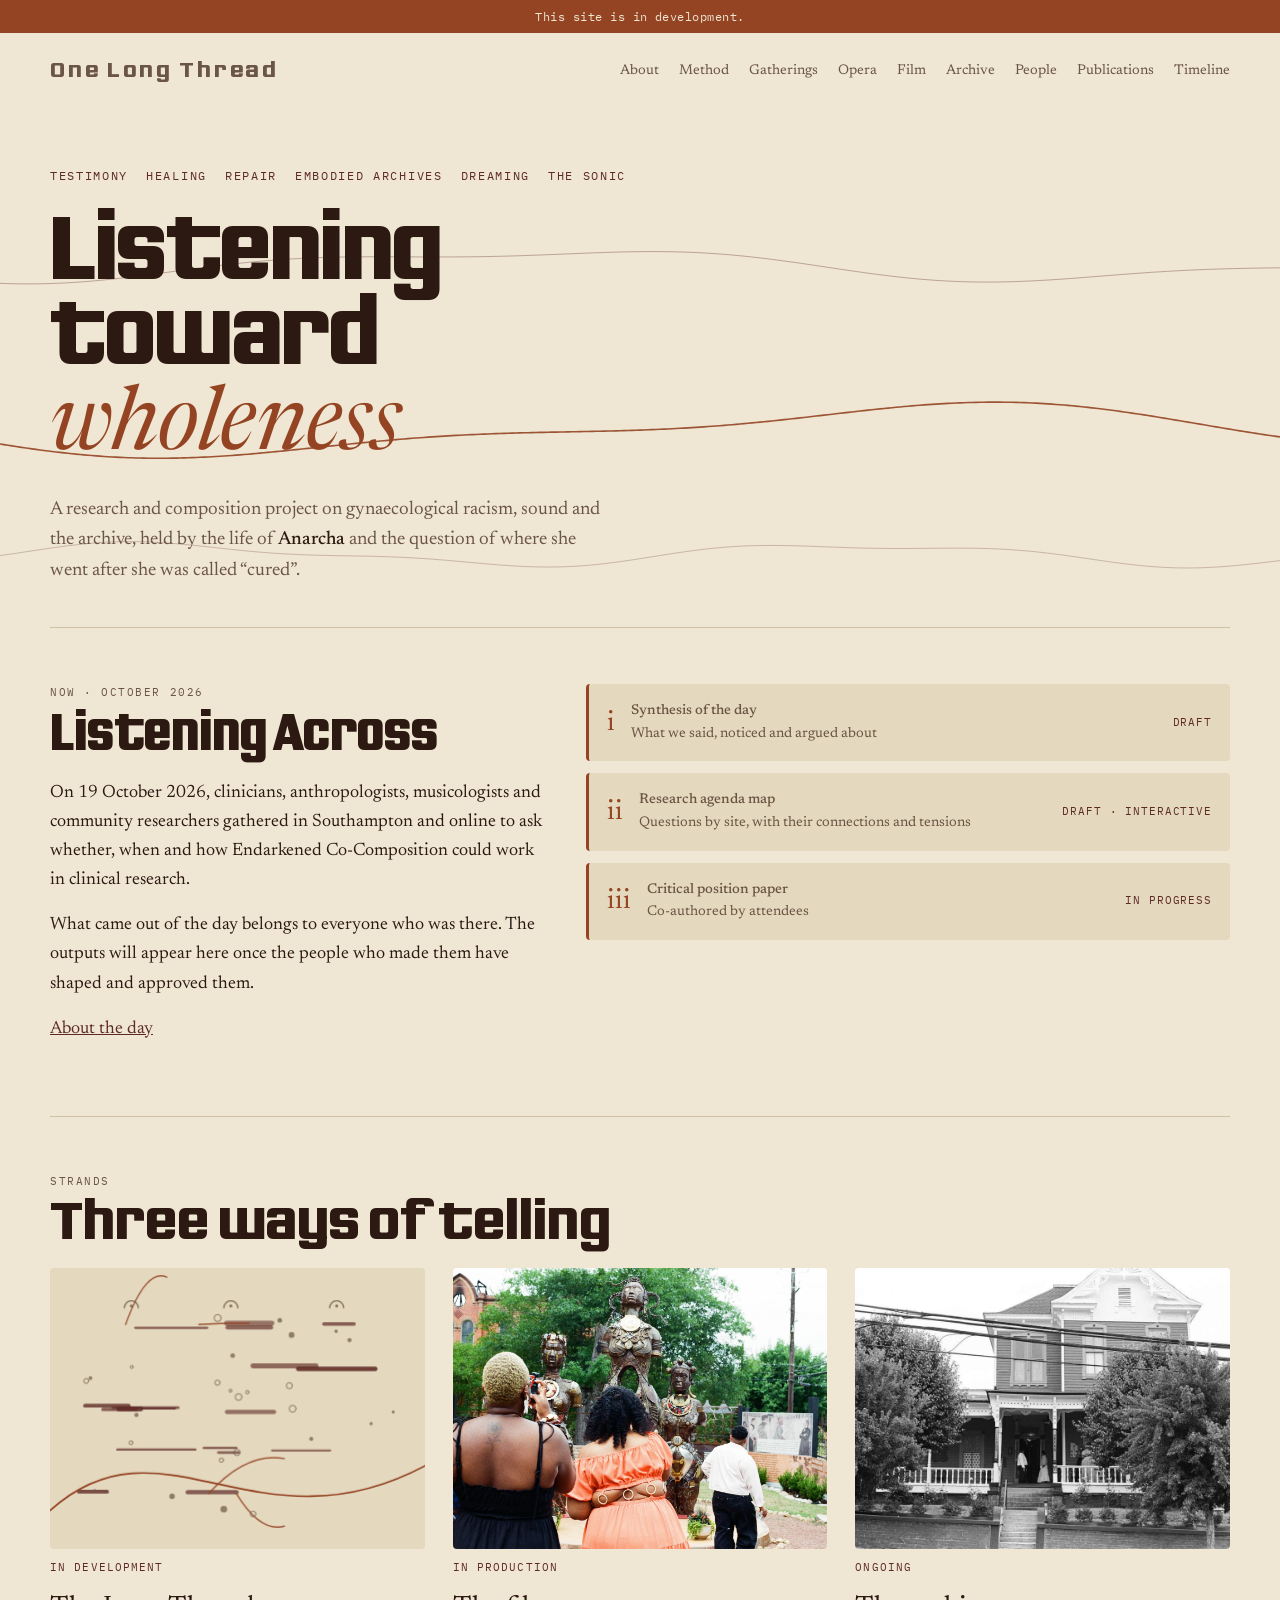
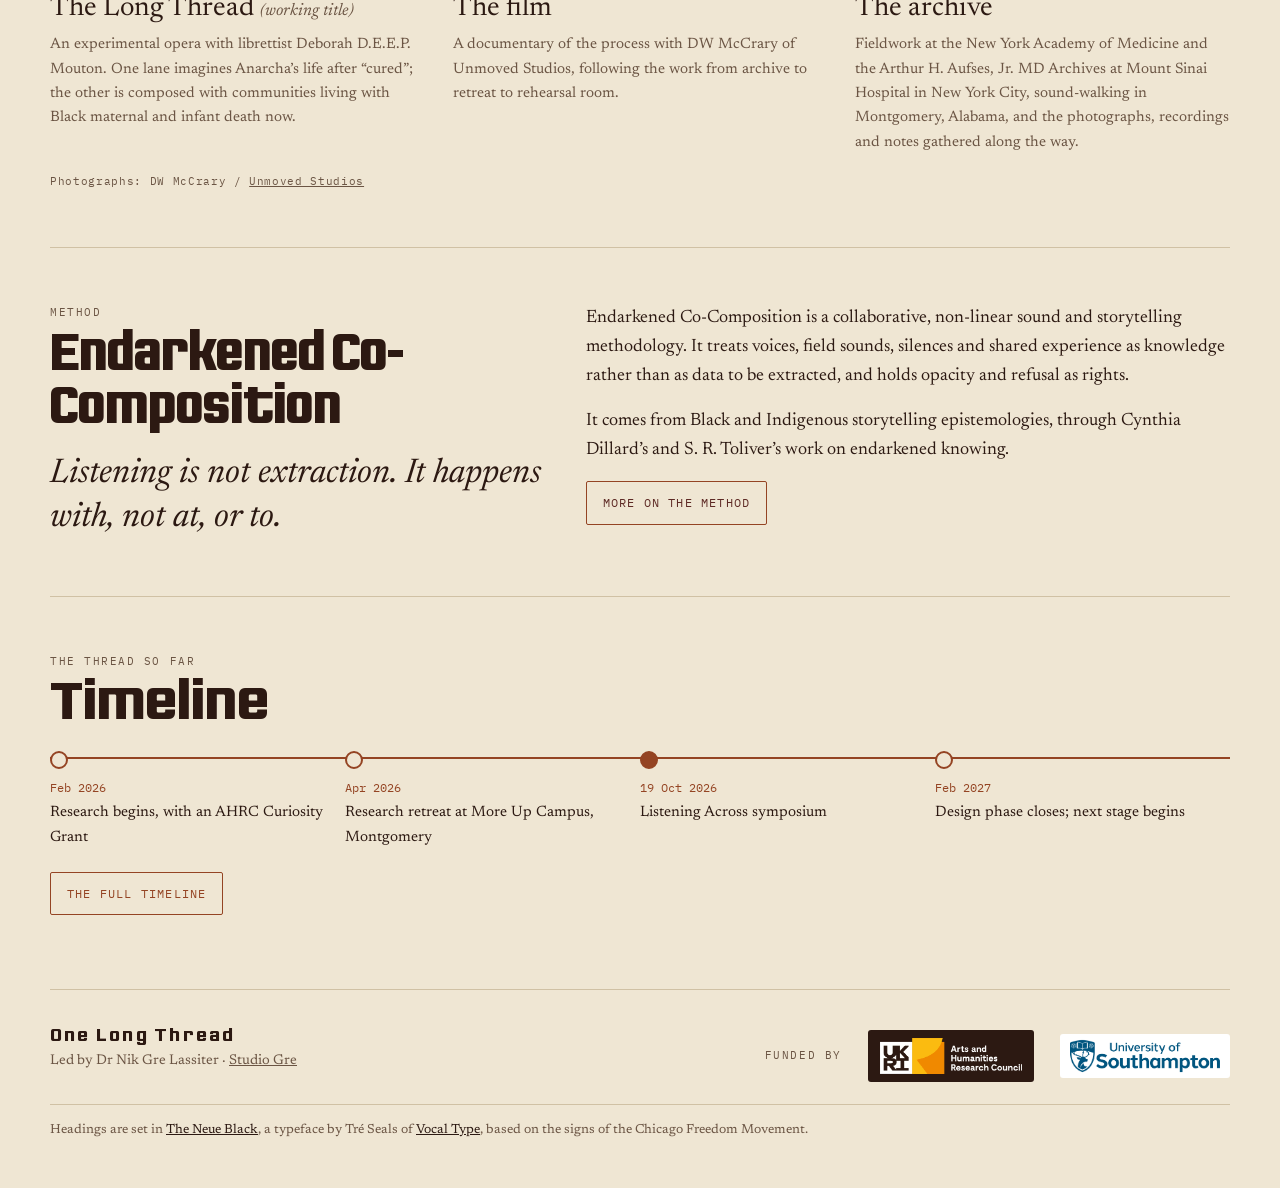
==== commit 46aab921: "Rename the project to One Long Thread Replaces the working name THREADS in the header, footer, page " ====
--- a/index.html
+++ b/index.html
@@ -3,9 +3,9 @@
 <head>
 <meta charset="utf-8">
 <meta name="viewport" content="width=device-width, initial-scale=1, viewport-fit=cover">
-<title>THREADS · Testimony, Healing, Repair, Embodied Archives, Dreaming, the Sonic</title>
+<title>One Long Thread · Testimony, Healing, Repair, Embodied Archives, Dreaming, the Sonic</title>
 <meta name="description" content="A research and composition project on gynaecological racism, sound and the archive, held by the life of Anarcha.">
-<meta property="og:title" content="THREADS · Testimony, Healing, Repair, Embodied Archives, Dreaming, the Sonic">
+<meta property="og:title" content="One Long Thread · Testimony, Healing, Repair, Embodied Archives, Dreaming, the Sonic">
 <meta property="og:description" content="A research and composition project on gynaecological racism, sound and the archive, held by the life of Anarcha.">
 <link rel="icon" href="data:image/svg+xml,%3Csvg xmlns='http://www.w3.org/2000/svg' viewBox='0 0 32 32'%3E%3Crect width='32' height='32' rx='6' fill='%2313151f'/%3E%3Cpath d='M3 19 C 10 8, 16 26, 29 13' stroke='%23d8b25a' stroke-width='2.6' fill='none' stroke-linecap='round'/%3E%3C/svg%3E">
 <link rel="preconnect" href="https://fonts.googleapis.com">
@@ -13,12 +13,12 @@
 <link rel="stylesheet" href="assets/site.css">
 </head>
 <body>
-<div id="site-header"><noscript><p class="gutter"><a href="./">THREADS home</a></p></noscript></div>
+<div id="site-header"><noscript><p class="gutter"><a href="./">One Long Thread home</a></p></noscript></div>
 <header class="hero gutter">
   <canvas id="heroThread" aria-hidden="true"></canvas>
   <div class="inner">
     <div class="acrostic" aria-label="Testimony, Healing, Repair, Embodied Archives, Dreaming, the Sonic">
-      <span><b>T</b>estimony</span><span><b>H</b>ealing</span><span><b>R</b>epair</span><span><b>E</b>mbodied <b>A</b>rchives</span><span><b>D</b>reaming</span><span>the <b>S</b>onic</span>
+      <span>Testimony</span><span>Healing</span><span>Repair</span><span>Embodied Archives</span><span>Dreaming</span><span>the Sonic</span>
     </div>
     <h1>Listening toward <em>wholeness</em></h1>
     <p class="lede">A research and composition project on gynaecological racism, sound and the archive, held by the life of <strong>Anarcha</strong> and the question of where she went after she was called “cured”.</p>
--- a/assets/site.css
+++ b/assets/site.css
@@ -1,4 +1,4 @@
-/* THREAD · shared styles
+/* One Long Thread · shared styles
    Layout: one long thread runs through the site, stitching each section to the next.
    Palette "Red clay and linen": linen ground, coffee ink, a deep-peach thread and maroon labels.
    Light first; dark (coffee ground, guave labels) follows the visitor's device.
@@ -162,6 +162,8 @@
 footer.site{border-top:1px solid var(--line);padding-block:34px 48px;color:var(--muted);font-size:14px;display:flex;flex-wrap:wrap;justify-content:space-between;gap:16px}
 footer.site .mark{font-size:16px;color:var(--fg)}
 footer.site a{color:var(--muted)}
+footer.site .type-credit{flex-basis:100%;margin:6px 0 0;padding-top:14px;border-top:1px solid var(--line);font-size:13px;max-width:none}
+footer.site .type-credit a{color:var(--fg)}
 @media (prefers-reduced-motion: reduce){*{scroll-behavior:auto}}
 /* inner pages: the thread runs along the foot of the header, under the title */
 .hero.sub{padding-bottom:64px}
@@ -287,3 +289,5 @@
 .book .mt{font-variation-settings:"wdth" 30;letter-spacing:.01em}
 /* homepage title, 20% smaller than the other display sizes allow */
 h1:not(.page){font-size:clamp(37px,6.9vw,94px)}
+/* headings in the narrow left column of two-column sections run a little more condensed, so long words fit */
+.two h2{font-variation-settings:"wdth" 20}
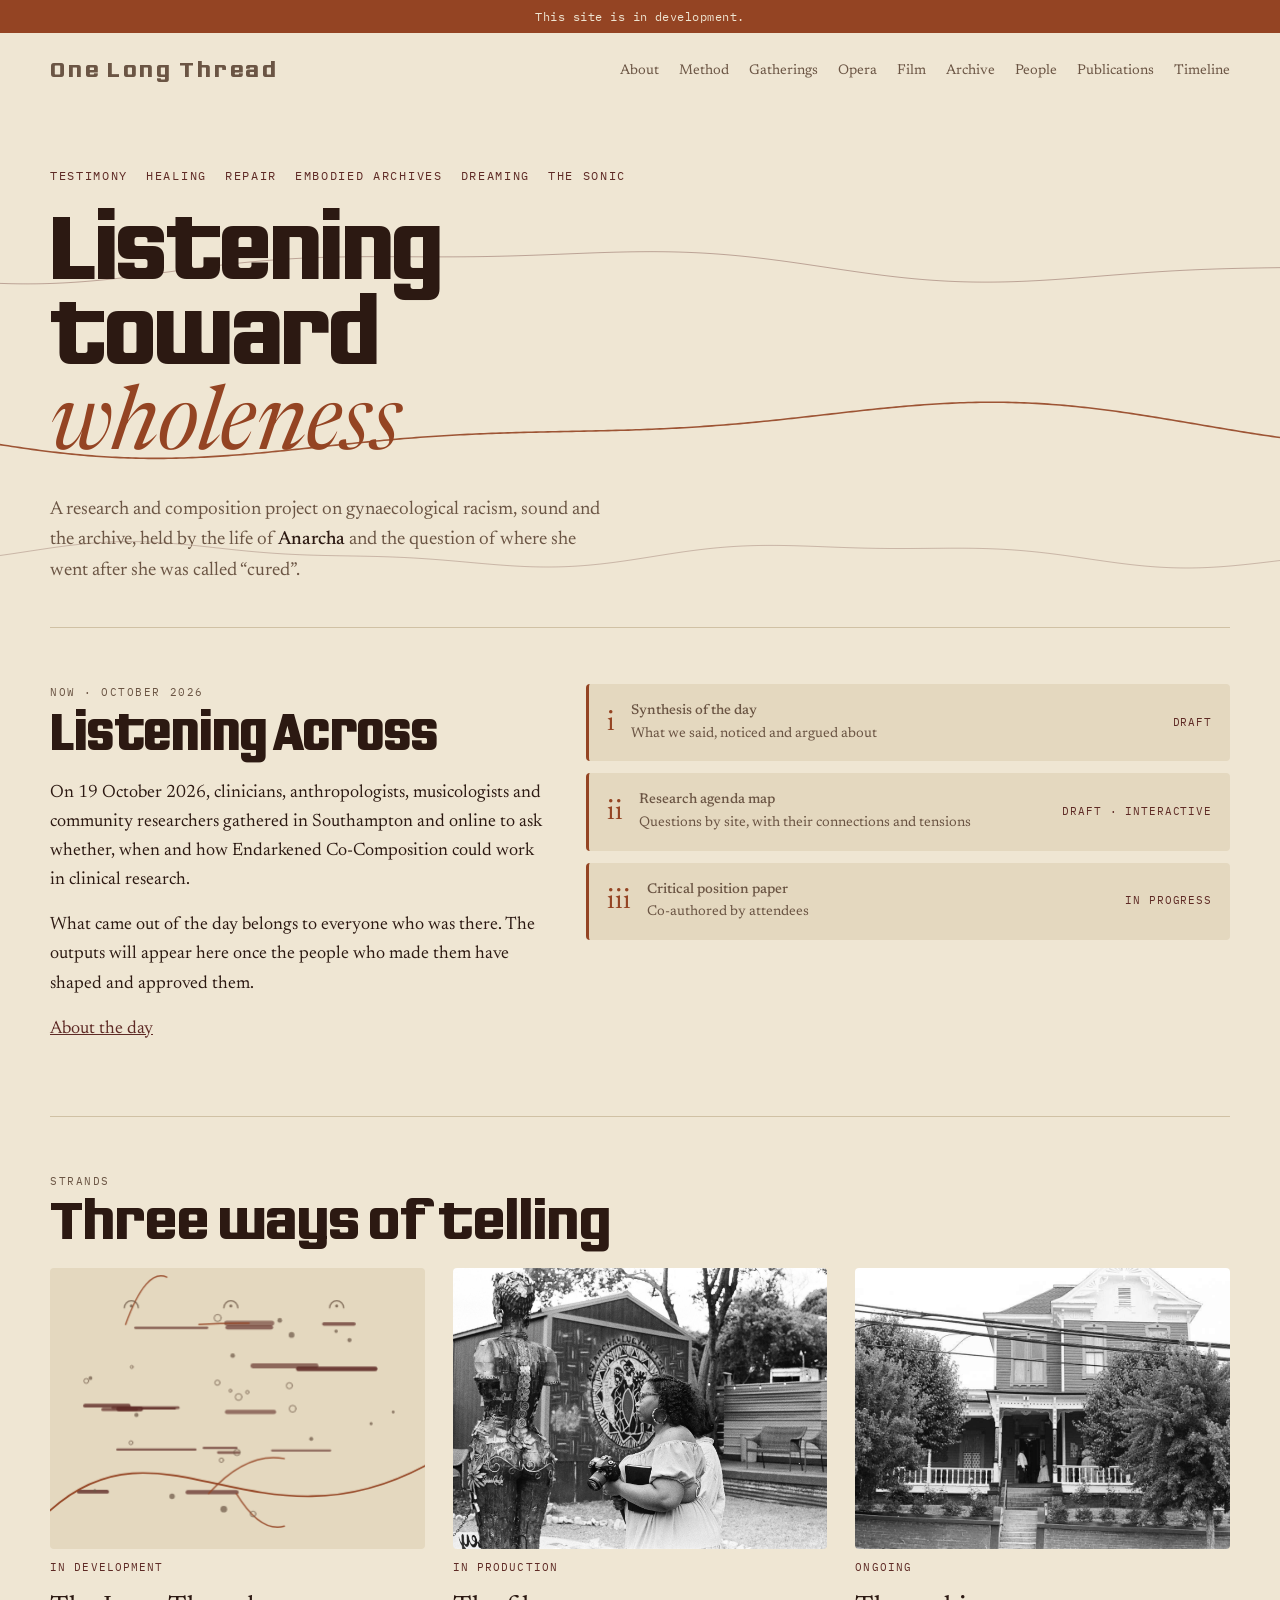
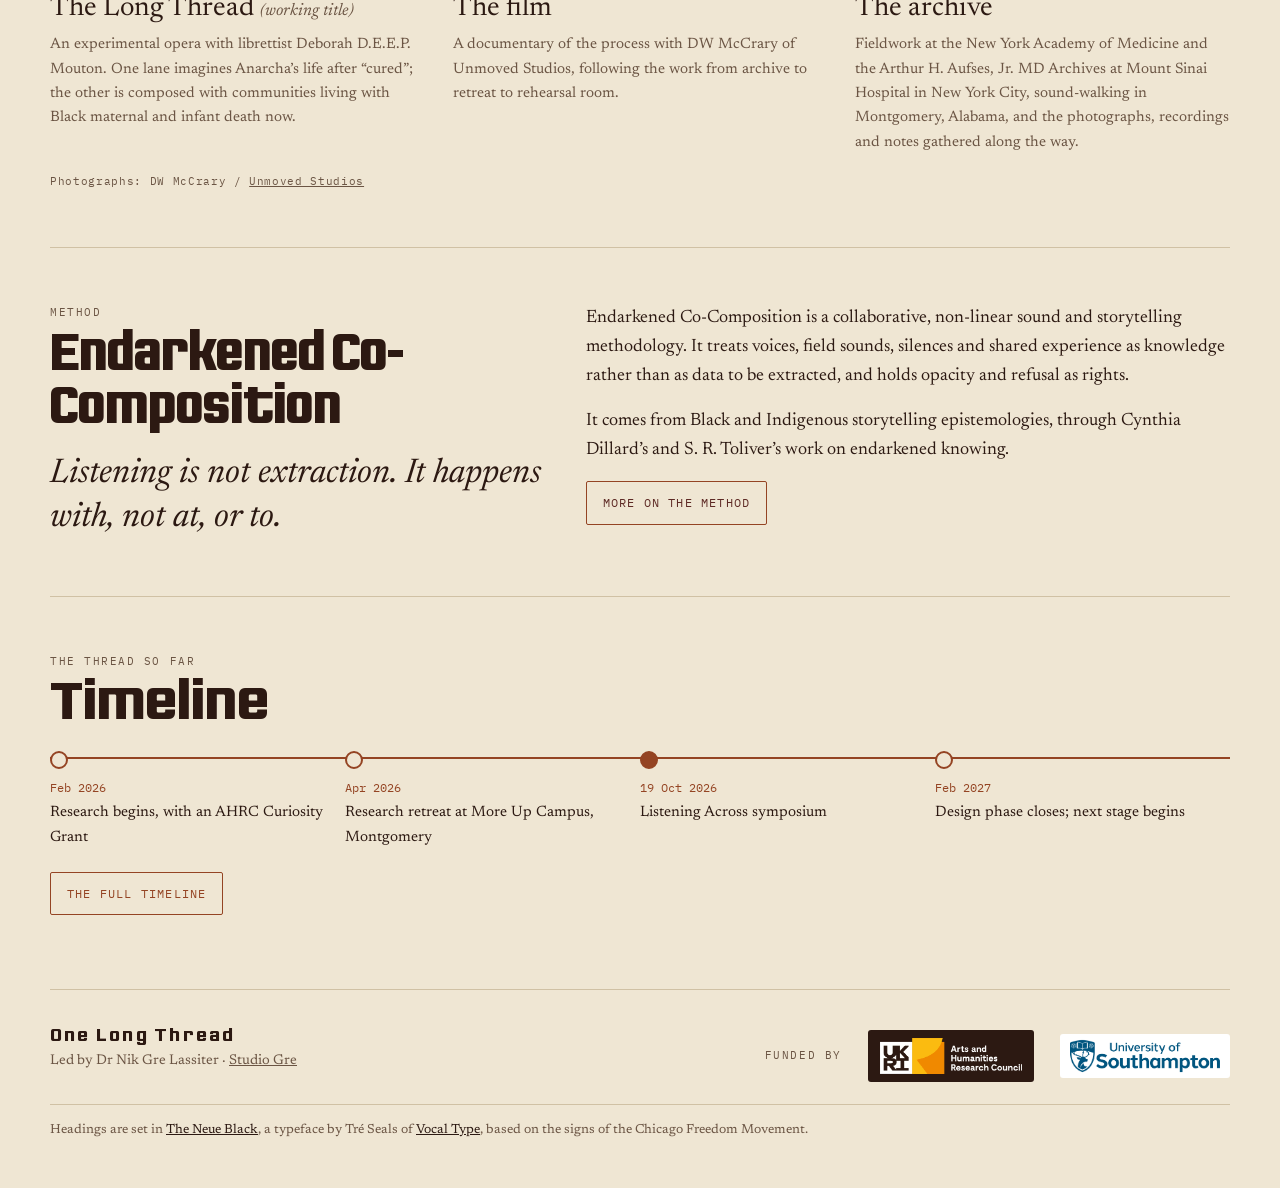
==== commit 3f66142d: "Use the camera-and-mural photograph on the homepage film card Co-Authored-By: Claude Opus 5.5 <norep" ====
--- a/index.html
+++ b/index.html
@@ -56,7 +56,7 @@
         <p>An experimental opera with librettist Deborah D.E.E.P. Mouton. One lane imagines Anarcha’s life after “cured”; the other is composed with communities living with Black maternal and infant death now.</p>
       </a>
       <a class="strand" href="film.html">
-        <div class="plate"><img src="images/montgomery/03-gathering.jpg" alt="Visitors stand before the Mothers of Gynecology sculptures in Montgomery, one photographing them." loading="lazy"></div>
+        <div class="plate"><img src="images/montgomery/02-mural.jpg" alt="A visitor holding a camera and notebook faces a mural reading Anarcha, Lucy, Betsey, beside the back of one of the sculptures." loading="lazy"></div>
         <span class="status">In production</span>
         <h3>The film</h3>
         <p>A documentary of the process with DW McCrary of Unmoved Studios, following the work from archive to retreat to rehearsal room.</p>
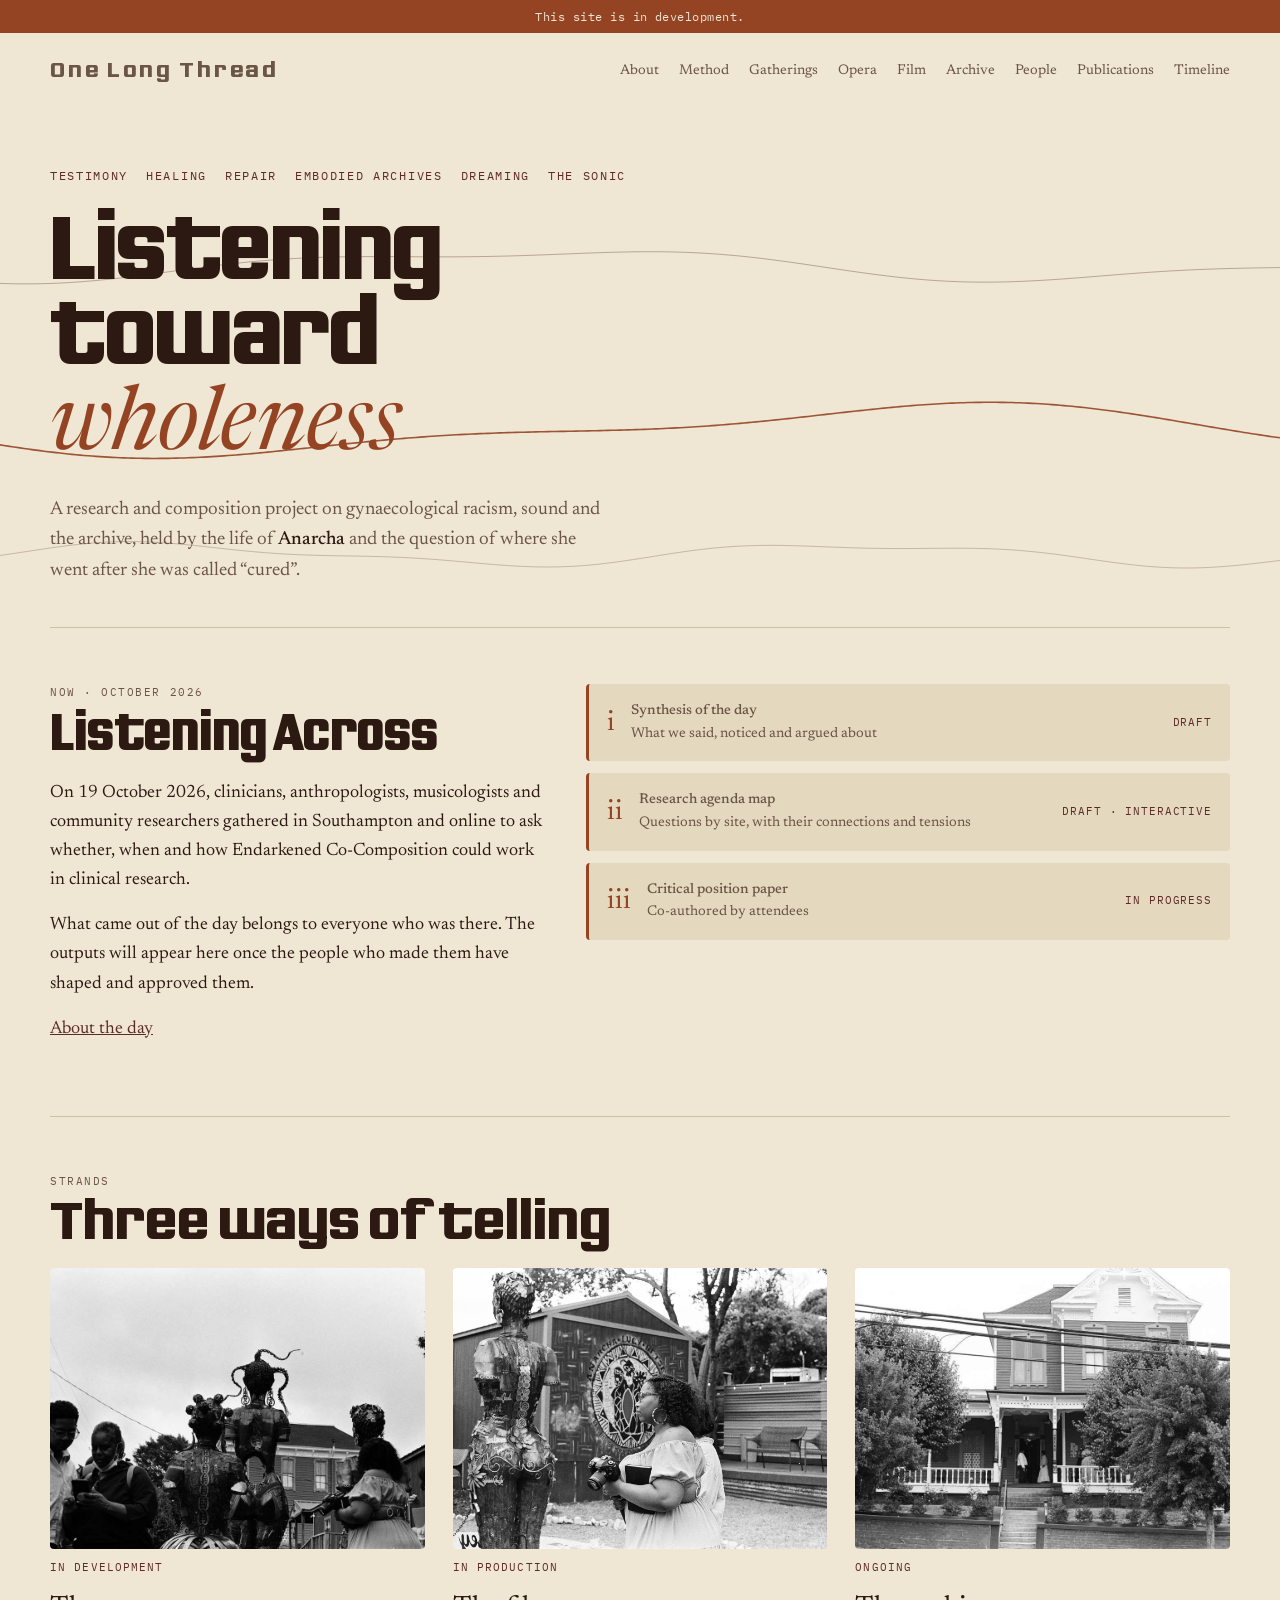
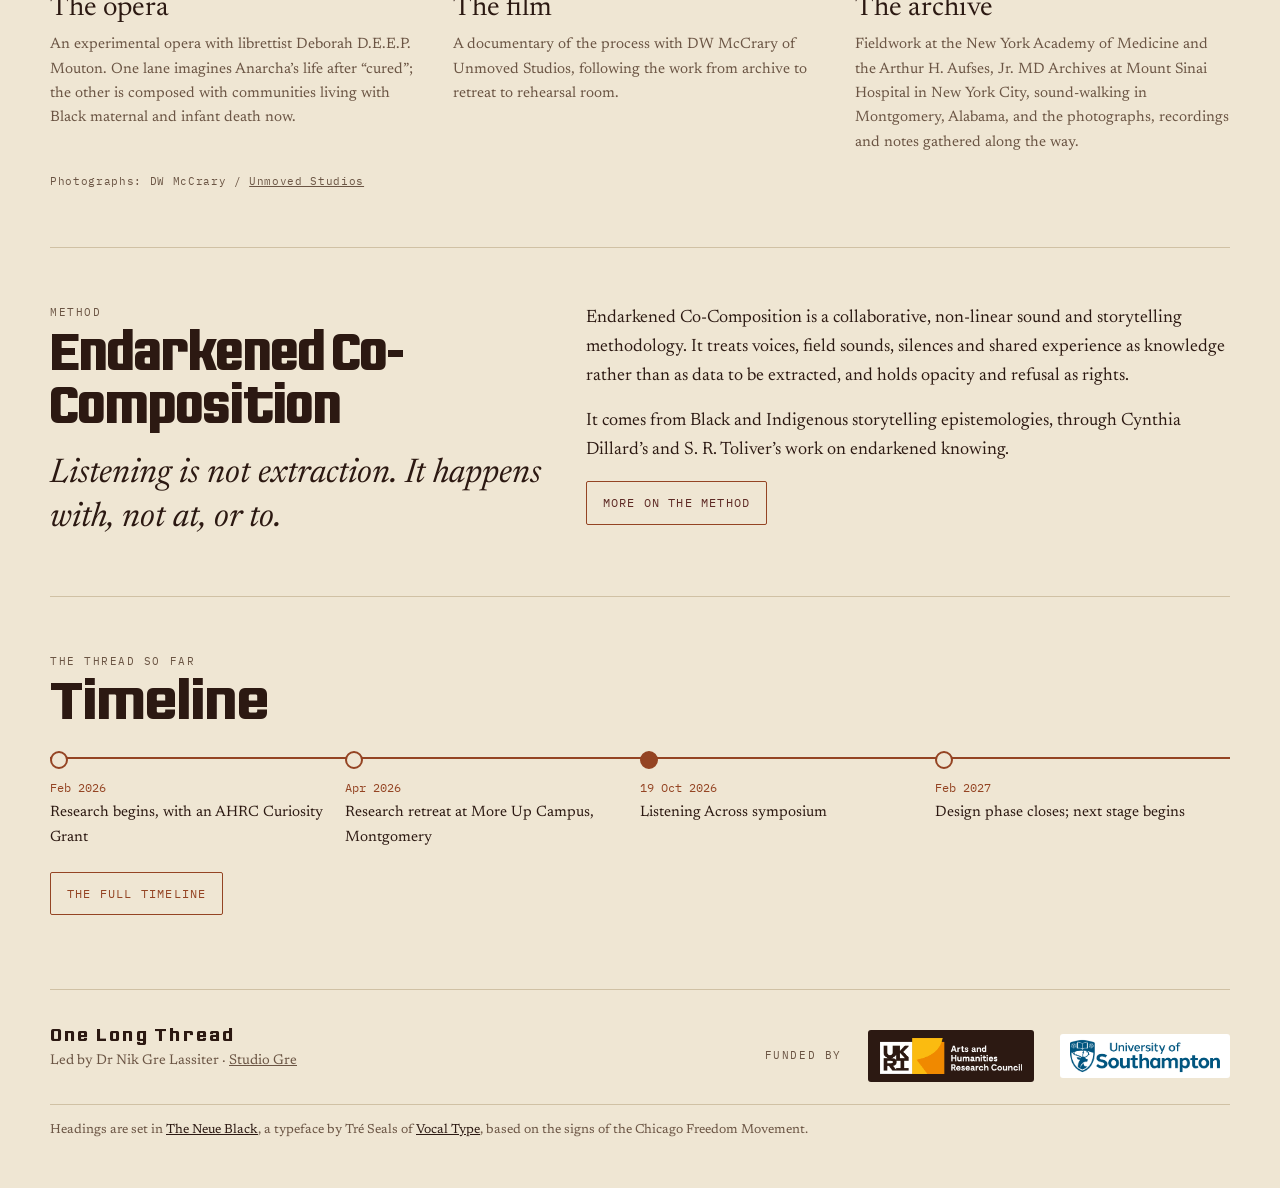
==== commit eb4cced5: "Opera card and page: call it the opera, use a photograph The homepage opera card shows the sculpture" ====
--- a/index.html
+++ b/index.html
@@ -50,9 +50,9 @@
     <h2 id="strands-h">Three ways of telling</h2>
     <div class="strands">
       <a class="strand" href="opera.html">
-        <div class="plate"><canvas data-plate="voice" aria-hidden="true"></canvas></div>
+        <div class="plate"><img src="images/montgomery/08-behind-the-monument.jpg" alt="The sculptures seen from behind against the sky, with members of the team gathered around them." loading="lazy"></div>
         <span class="status">In development</span>
-        <h3>The Long Thread <em>(working title)</em></h3>
+        <h3>The opera</h3>
         <p>An experimental opera with librettist Deborah D.E.E.P. Mouton. One lane imagines Anarcha’s life after “cured”; the other is composed with communities living with Black maternal and infant death now.</p>
       </a>
       <a class="strand" href="film.html">
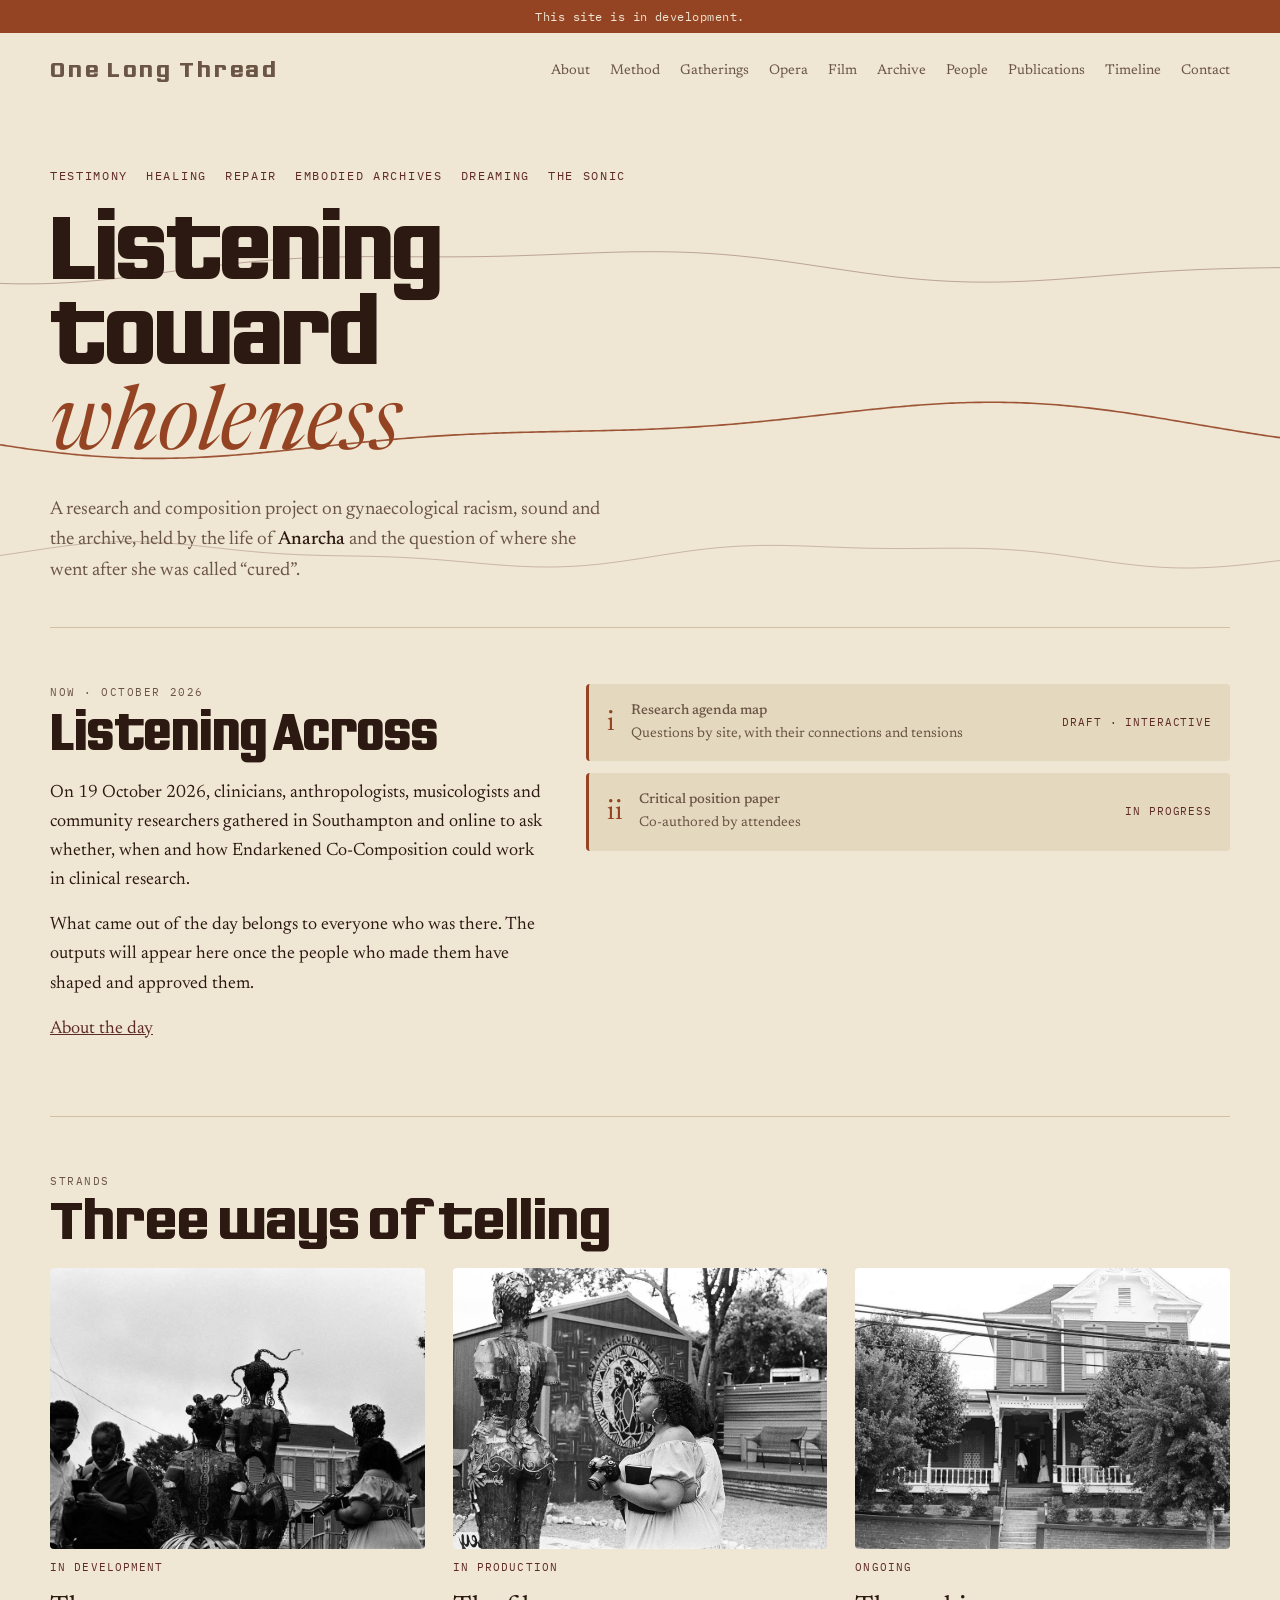
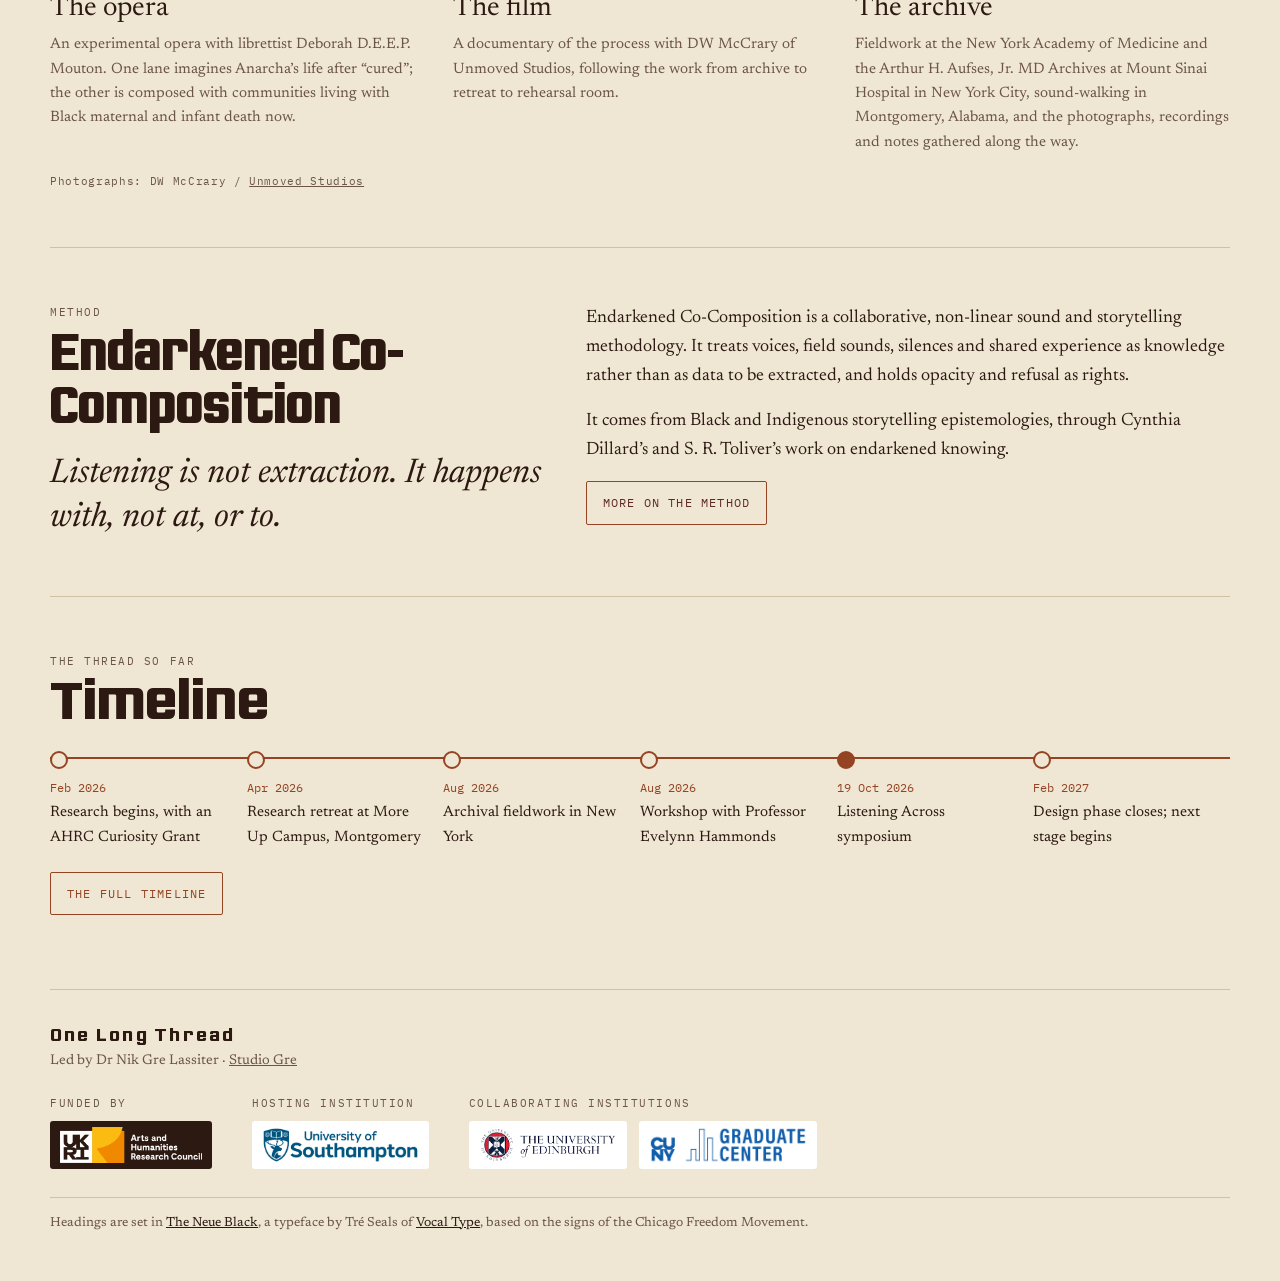
==== commit 0f70ce14: "Take the synthesis of the day off the site; it stays private Co-Authored-By: Claude Opus 5.5 <norepl" ====
--- a/index.html
+++ b/index.html
@@ -38,9 +38,8 @@
         </div>
       </div>
       <div class="outputs">
-        <a class="out" href="listening-across-synthesis.html"><span class="n">i</span><span><b>Synthesis of the day</b><span>What we said, noticed and argued about</span></span><i>Draft</i></a>
-        <a class="out" href="agenda-map/index.html"><span class="n">ii</span><span><b>Research agenda map</b><span>Questions by site, with their connections and tensions</span></span><i>Draft · Interactive</i></a>
-        <div class="out"><span class="n">iii</span><span><b>Critical position paper</b><span>Co-authored by attendees</span></span><i>In progress</i></div>
+        <a class="out" href="agenda-map/index.html"><span class="n">i</span><span><b>Research agenda map</b><span>Questions by site, with their connections and tensions</span></span><i>Draft · Interactive</i></a>
+        <div class="out"><span class="n">ii</span><span><b>Critical position paper</b><span>Co-authored by attendees</span></span><i>In progress</i></div>
       </div>
     </div>
   </section>
--- a/assets/site.css
+++ b/assets/site.css
@@ -291,3 +291,43 @@
 h1:not(.page){font-size:clamp(37px,6.9vw,94px)}
 /* headings in the narrow left column of two-column sections run a little more condensed, so long words fit */
 .two h2{font-variation-settings:"wdth" 20}
+
+/* a longer quoted framing in a document reads upright, not italic */
+.doc blockquote.framing{font-style:normal;font-family:var(--body);font-size:inherit}
+.doc blockquote.framing p{margin:0 0 .8em}
+.doc p.source-note{font-size:14px;color:var(--muted);margin-top:-6px}
+.book-intro{max-width:68ch;margin:-6px 0 22px;font-size:17px;line-height:1.6}
+.book-intro p{margin:0 0 .7em}
+/* cover titles: narrower so long single words fit whole, never split mid-word */
+.book .mt{overflow-wrap:normal;word-break:normal;font-variation-settings:"wdth" 0;font-size:clamp(18px,1.8vw,23px)}
+/* every logo sits at the same height on the same padding, so they read as equal */
+.funders img.logo.on-light,.funders img.logo.on-dark{padding:6px 10px}
+/* funders and institutions: each group a label over its logos, groups side by side */
+.partners{display:flex;flex-wrap:wrap;gap:18px 40px;align-items:flex-start;margin:6px 0}
+footer.site .partners{flex-basis:100%}
+.partners .funders{display:flex;flex-direction:column;align-items:flex-start;gap:8px;margin:0}
+.partners .logos{display:flex;flex-wrap:wrap;gap:12px}
+.prose .partners{margin:12px 0 18px}
+/* People: steering group list and the asterisk on team members who are also in it */
+.person h3 .star{color:var(--gold);margin-left:2px}
+.star-note{font-family:var(--mono);font-size:11px;letter-spacing:.06em;color:var(--muted);margin:14px 0 0}
+.associates.steering + .associates{margin-top:48px}
+.person h3 a.name{text-decoration:none;border-bottom:1px solid var(--line)}
+.person h3 a.name:hover,.person h3 a.name:focus-visible{border-bottom-color:var(--gold);color:var(--gold)}
+/* Contact */
+.contact{display:grid;grid-template-columns:minmax(0,1fr) minmax(0,1.25fr);gap:40px;align-items:start}
+.contact .prose ul{padding-left:1.1em}
+.contact-card{background:var(--bg-2);border-radius:4px;padding:26px clamp(18px,3vw,30px);display:grid;gap:16px}
+.contact-card h2{margin:0;font-size:clamp(26px,3vw,32px)}
+.field{display:grid;gap:6px}
+.field label{font-family:var(--mono);font-size:11px;letter-spacing:.1em;text-transform:uppercase;color:var(--muted)}
+.field input,.field select,.field textarea{font:inherit;font-size:16px;color:var(--fg);background:var(--bg);border:1px solid var(--line);border-radius:3px;padding:10px 12px;width:100%}
+.field textarea{min-height:150px;resize:vertical}
+.field input:focus-visible,.field select:focus-visible,.field textarea:focus-visible{outline:2px solid var(--gold);outline-offset:1px}
+.contact-card .btn{background:none;cursor:pointer;justify-self:start}
+.contact-card .sent{font-size:15px;color:var(--muted);margin:0}
+.address{display:flex;flex-wrap:wrap;align-items:center;gap:8px 12px;border-top:1px solid var(--line);padding-top:14px;font-size:15px;color:var(--muted)}
+.address strong{color:var(--fg);font-weight:500}
+.address button{font-family:var(--mono);font-size:11px;letter-spacing:.1em;text-transform:uppercase;background:none;border:1px solid var(--line);color:var(--fg);padding:6px 10px;border-radius:2px;cursor:pointer}
+@media (max-width:820px){.contact{grid-template-columns:minmax(0,1fr)}}
+.vh{position:absolute;width:1px;height:1px;overflow:hidden;clip:rect(0 0 0 0);white-space:nowrap}
